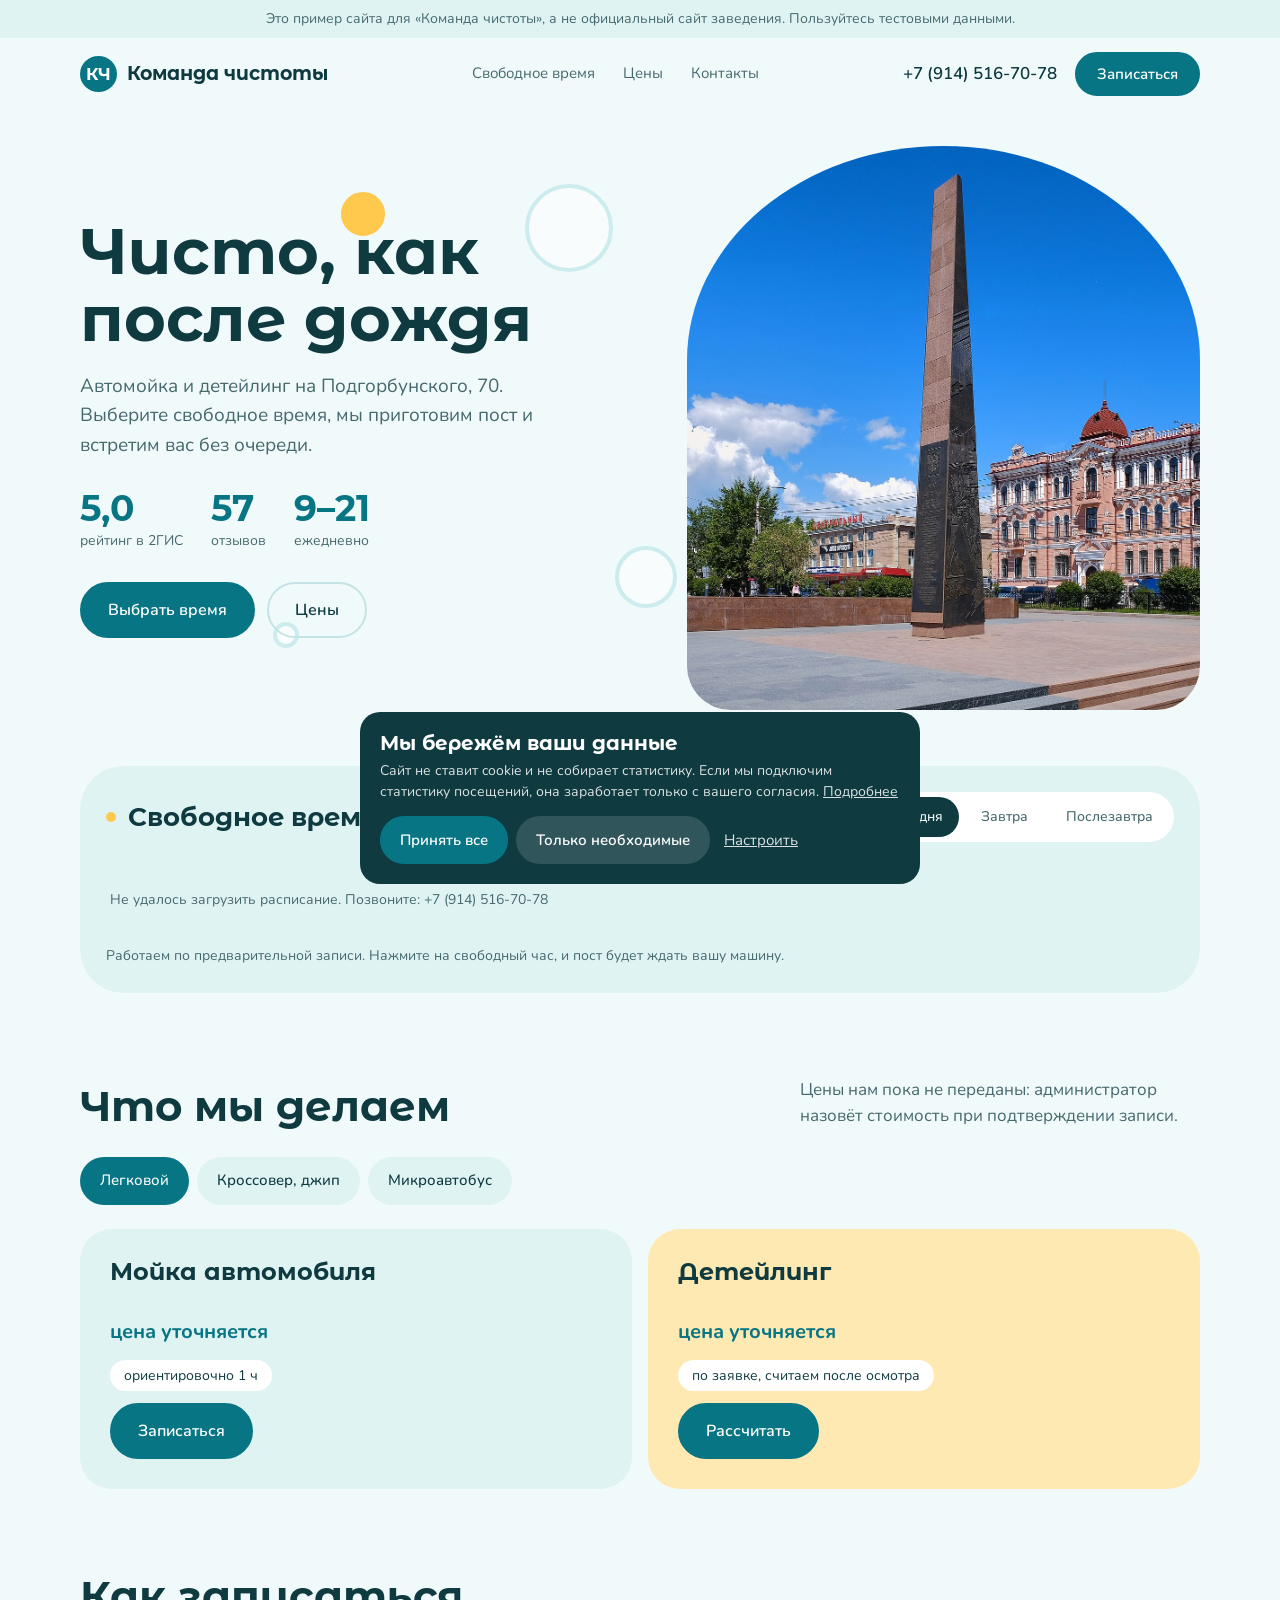
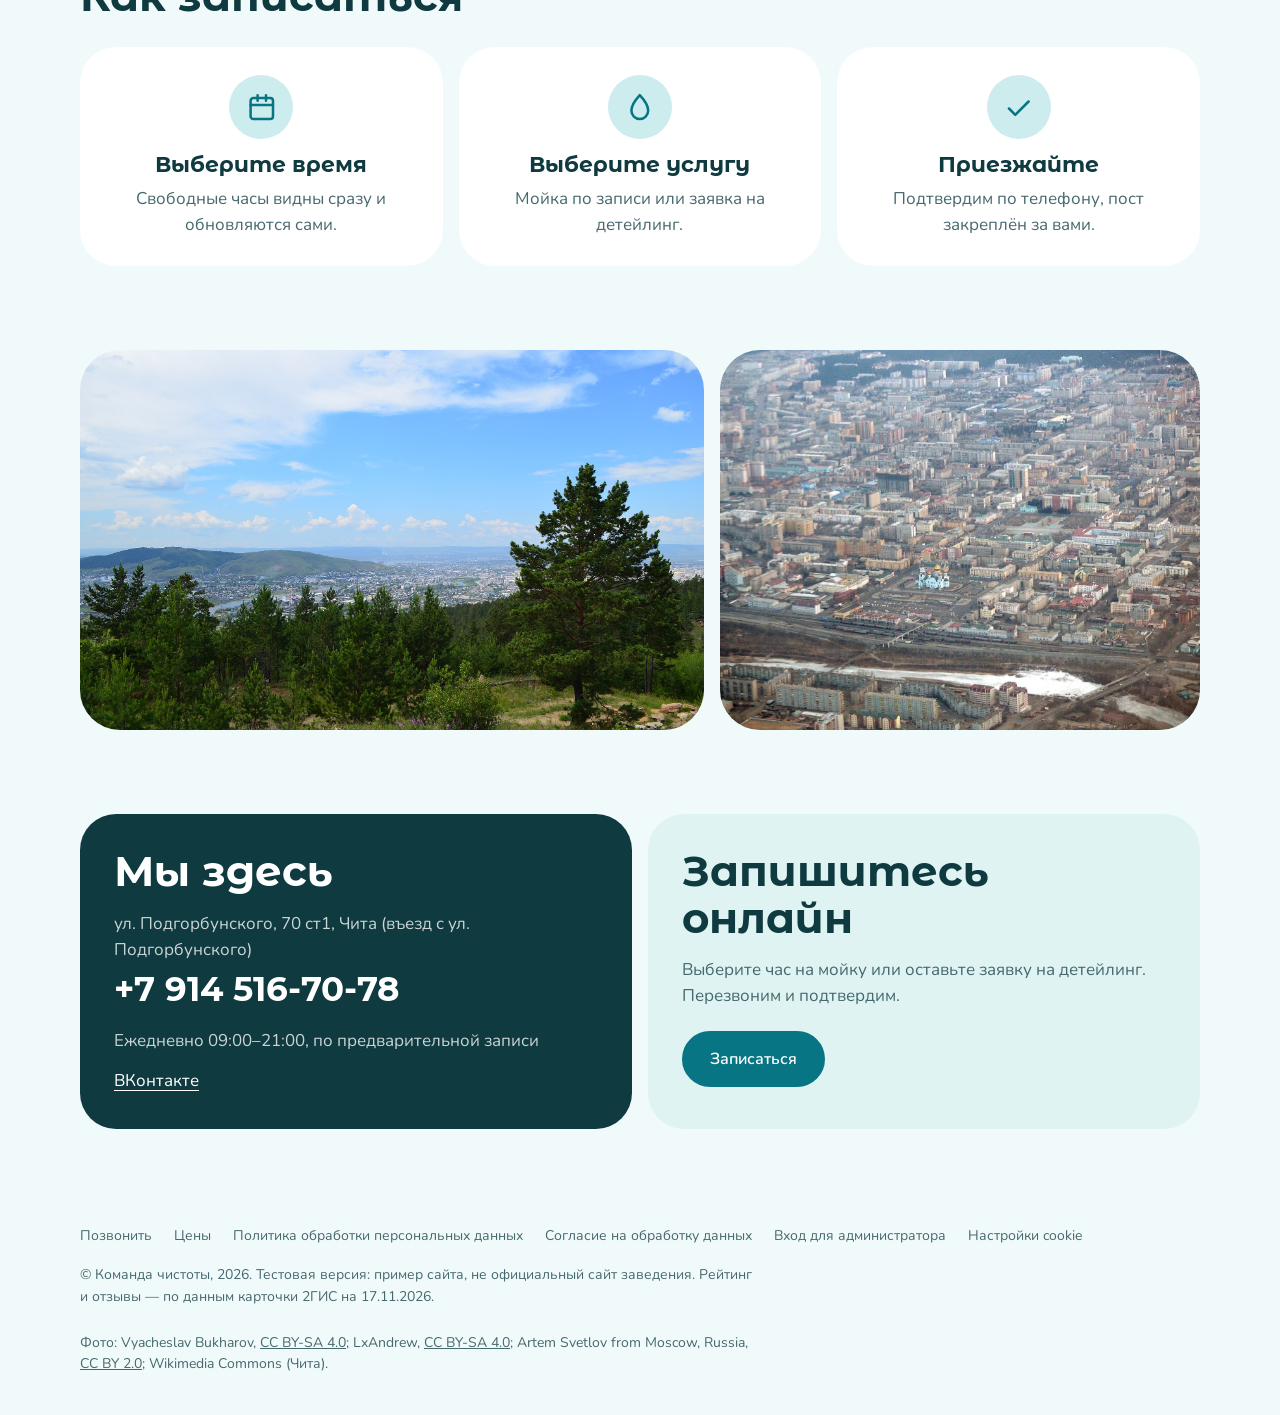
==== index.html @ 29280581 "Пример сайта с онлайн-записью Co-Authored-By: Claude Sonnet 5.5 <noreply@anthropic.com>" ====
<!DOCTYPE html>
<html lang="ru">
<head>
<meta name="robots" content="noindex">
<meta charset="utf-8">
<!-- Странице можно грузить только свои файлы, обращаться только к Worker и (после согласия на cookie) к Метрике -->
<meta http-equiv="Content-Security-Policy" content="default-src 'self'; script-src 'self' 'unsafe-inline' https://mc.yandex.ru https://yastatic.net; style-src 'self' 'unsafe-inline'; img-src 'self' data: https://mc.yandex.ru https://mc.yandex.com; font-src 'self'; connect-src 'self' https://komanda-zayavki.kenny-ki.workers.dev https://mc.yandex.ru https://mc.yandex.com; frame-src 'none'; object-src 'none'; base-uri 'self'; form-action 'self'">
<meta name="referrer" content="strict-origin-when-cross-origin">
<meta name="viewport" content="width=device-width, initial-scale=1">
<title>Команда чистоты — студия детейлинга и автомойка в Чите</title>
<meta name="description" content="Команда чистоты, студия детейлинга и автомойка в Чите, ул. Подгорбунского, 70 ст1. Ежедневно с 9:00 до 21:00, запись онлайн на свободное время.">
<meta name="theme-color" content="#f1fafa">
<link rel="icon" href="data:image/svg+xml,%3Csvg%20xmlns%3D%22http%3A%2F%2Fwww.w3.org%2F2000%2Fsvg%22%20viewBox%3D%220%200%2064%2064%22%3E%3Crect%20width%3D%2264%22%20height%3D%2264%22%20rx%3D%2214%22%20fill%3D%22%23087584%22%2F%3E%3Ctext%20x%3D%2232%22%20y%3D%2243%22%20text-anchor%3D%22middle%22%20font-size%3D%2230%22%20font-family%3D%22Arial%2Csans-serif%22%20font-weight%3D%22700%22%20fill%3D%22%23ffffff%22%3E%D0%9A%D0%A7%3C%2Ftext%3E%3C%2Fsvg%3E">
<link rel="stylesheet" href="fonts/fonts.css">
<style>
:root{--bg:#f1fafa;--surface:#ffffff;--soft:#dff3f3;--ink:#0e3a40;--mute:#46696e;--accent:#087584;--on-accent:#ffffff;--accent-soft:#cdeced;--line:#c5e3e4;--dark:#0e3a40;--on-dark:#ffffff;--live:#ffc94d;--scrim:rgba(8,40,46,.55);--ov:rgba(8,40,46,.5);--r:30px;--rs:20px;--rm:50%;--rl:44px;--rb:999px;--bw:2px;--dw:700;--dtrack:0;--dcase:none;--accent-h:#06606c;--accent-t:#087584;--live-a:#ffc94de6;--display:'Montserrat Alternates','Arial Rounded MT Bold',sans-serif;--text:Nunito,system-ui,sans-serif}
/* Общая основа сайтов «Чита»: всё управляется переменными темы. Оформление, шрифты и композицию каждый сайт задаёт сам. */
*{box-sizing:border-box;margin:0}
[hidden]{display:none!important}
html{scroll-behavior:smooth;scroll-padding-top:84px;-webkit-text-size-adjust:100%}
body{background:var(--bg);color:var(--ink);font:400 17px/1.55 var(--text);-webkit-font-smoothing:antialiased;overflow-x:hidden}
body.lock{overflow:hidden}
img{display:block;width:100%;height:100%;object-fit:cover}
a{color:inherit;text-decoration:none}
button,input,select,textarea{font:inherit;color:inherit}
:focus-visible{outline:3px solid var(--accent);outline-offset:3px}
::selection{background:var(--accent-soft)}
.skip{position:absolute;left:-9999px}.skip:focus{left:16px;top:8px;z-index:99;background:var(--ink);color:var(--bg);padding:8px 14px;border-radius:999px}
.wrap{max-width:1160px;margin:0 auto;padding:0 20px}
h1,h2,h3{font-family:var(--display);font-weight:var(--dw);letter-spacing:var(--dtrack);text-transform:var(--dcase);line-height:1.1}
h1{font-size:clamp(38px,6vw,68px)}
h2{font-size:clamp(28px,4vw,42px)}
.btn{display:inline-flex;align-items:center;justify-content:center;gap:8px;border:var(--bw) solid var(--accent);cursor:pointer;font:600 16px var(--text);padding:15px 26px;min-height:48px;border-radius:var(--rb);background:var(--accent);color:var(--on-accent);transition:transform .2s,background .2s,color .2s}
.btn:hover{background:var(--accent-h);border-color:var(--accent-h);transform:translateY(-2px)}
.btn:disabled{opacity:.6;cursor:default;transform:none}
.btn.soft{background:transparent;color:var(--ink);border-color:var(--line)}
.btn.soft:hover{background:var(--soft);border-color:var(--ink)}
.live{display:inline-block;width:10px;height:10px;border-radius:50%;background:var(--live);animation:pulse 2s infinite;flex:none}
@keyframes pulse{0%{box-shadow:0 0 0 0 var(--live-a)}70%,100%{box-shadow:0 0 0 10px transparent}}
.ic{width:1.2em;height:1.2em;fill:none;stroke:currentColor;stroke-width:1.8;stroke-linecap:round;stroke-linejoin:round;flex:none}

/* плашка тестовой версии */
.demo{background:var(--soft);font-size:14px;text-align:center;padding:8px 20px;color:var(--mute)}

/* шапка */
header{position:sticky;top:0;z-index:40;background:var(--bg)}
.nav{display:flex;align-items:center;justify-content:space-between;height:72px;gap:16px}
.logo{display:flex;align-items:center;gap:10px;font:var(--dw) 24px var(--display);text-transform:var(--dcase);letter-spacing:var(--dtrack)}
.logo i{min-width:36px;height:36px;padding:0 6px;border-radius:var(--rm);background:var(--accent);color:var(--on-accent);display:grid;place-items:center;font-style:normal;font-size:17px;position:relative}
nav{display:flex;gap:28px;color:var(--mute);font-size:15px}
nav a:hover{color:var(--ink)}
.nav-r{display:flex;align-items:center;gap:18px}
.nav-r .btn{padding:10px 20px;font-size:15px;min-height:44px}
.tel{font-weight:600}
@media(max-width:860px){nav{display:none}}
@media(max-width:520px){.tel{display:none}}

/* общие блоки */
main section,main .board{margin-bottom:84px}
.head{display:flex;justify-content:space-between;align-items:end;gap:20px;flex-wrap:wrap;margin-bottom:28px}
.head p{color:var(--mute);max-width:400px}

/* первый экран: варианты */
.hero{padding:36px 0 56px}
.hero .lead{color:var(--mute);font-size:19px;margin:20px 0 30px;max-width:480px}
.hero .cta{display:flex;gap:12px;flex-wrap:wrap}
.hero .pic{overflow:hidden;background:var(--soft);border-radius:var(--rl)}
.hero.v-split{display:grid;grid-template-columns:1.05fr .95fr;gap:40px;align-items:center}
.hero.v-split .pic{aspect-ratio:4/3.4}
@media(max-width:820px){.hero.v-split{grid-template-columns:1fr;padding-top:12px;gap:24px}.hero.v-split .pic{order:-1;aspect-ratio:16/11}}
.hero.v-full{position:relative;display:grid;align-items:end;min-height:min(78vh,640px);padding:0;border-radius:var(--rl);overflow:hidden;color:var(--on-dark);margin-top:8px}
.hero.v-full{margin-bottom:56px}
.hero.v-full .pic{position:absolute;inset:0;border-radius:0}
.hero.v-full .pic::after{content:"";position:absolute;inset:0;background:var(--ov)}
.hero.v-full .in{position:relative;z-index:1;padding:clamp(24px,5vw,56px);max-width:760px}
.hero.v-full .lead{color:inherit;opacity:.9}
.hero.v-center{text-align:center}
.hero.v-center .in{max-width:800px;margin:0 auto 36px}
.hero.v-center .lead{margin-left:auto;margin-right:auto}
.hero.v-center .cta{justify-content:center}
.hero.v-center .pic{aspect-ratio:21/9}
@media(max-width:700px){.hero.v-center .pic{aspect-ratio:4/3}}

/* свободное время */
.board{background:var(--soft);border-radius:var(--rl);padding:26px}
.board-top{display:flex;justify-content:space-between;align-items:center;gap:16px;flex-wrap:wrap;margin-bottom:18px}
.board h2{font-size:26px;display:flex;align-items:center;gap:12px}
.tabs{display:flex;gap:6px;background:var(--surface);padding:5px;border-radius:999px;overflow-x:auto;scrollbar-width:none}
.tabs button{border:0;background:none;cursor:pointer;font-weight:500;font-size:14px;min-height:40px;padding:8px 16px;border-radius:999px;color:var(--mute);white-space:nowrap}
.tabs button[aria-pressed="true"]{background:var(--ink);color:var(--bg)}
/* все часы в одной строке: на компьютере делят ширину поровну, на узком экране лента листается (колёсико, перетаскивание, полоса прокрутки) */
.hours{--hg:10px;display:flex;flex-wrap:nowrap;gap:var(--hg);overflow-x:auto;scrollbar-width:thin;padding-bottom:6px;cursor:grab;-webkit-overflow-scrolling:touch}
.hours > .hour{flex:1 1 0;min-width:68px;max-width:130px}
.hours > .hour:first-child{margin-left:auto}
.hours > .hour:last-child{margin-right:auto}
.hours.drag{cursor:grabbing}
.hours.drag .hour{pointer-events:none}
.hour{border:0;font:600 18px var(--display);letter-spacing:.5px;padding:16px 0;border-radius:var(--rs);text-align:center;background:transparent;color:var(--mute);opacity:.75}
.hour.busy{text-decoration:line-through}
.hour.past{opacity:.4} /* прошедший час: бледный, без зачёркивания — не путать с занятым */
.hour.wait{text-decoration:none}
.hour.free{background:var(--surface);color:var(--accent-t);cursor:pointer;opacity:1;transition:transform .2s,background .2s,color .2s}
.hour.free:hover,.hour.free:focus-visible{background:var(--accent);color:var(--on-accent);transform:translateY(-3px)}
.board .note{margin-top:14px;color:var(--mute);font-size:14px}
.hours > p,.hours > .wait:only-child{flex:1 1 100%;max-width:none;margin:0;text-align:left;padding:16px 4px;margin:0;font:400 16px var(--text);text-decoration:none}
@media(max-width:600px){.board{padding:20px 16px}}
/* вид табло: rows — прямоугольные клетки с жирной рамкой, bar — сплошная шкала */
[data-bstyle="rows"] .hour{border:var(--bw) solid var(--ink);border-radius:var(--rs);opacity:1;color:var(--mute)}
[data-bstyle="rows"] .hour.free{border-color:var(--ink)}
[data-bstyle="rows"] .hour.past,[data-bstyle="rows"] .hour.busy{border-color:var(--line)}
[data-bstyle="bar"] .hours{--hg:0px;border:var(--bw) solid var(--ink);border-radius:var(--rs);padding-bottom:0;background:var(--surface)}
[data-bstyle="bar"] .hour{border-radius:0;border-right:var(--bw) solid var(--line);padding:18px 0}
[data-bstyle="bar"] .hour.free{background:var(--accent);color:var(--on-accent)}
[data-bstyle="bar"] .hour.free:hover{background:var(--ink);color:var(--bg);transform:none}

/* цены */
.chips{display:flex;gap:8px;flex-wrap:wrap;margin-bottom:24px}
.chips button{border:var(--bw) solid transparent;cursor:pointer;font-weight:500;font-size:15px;min-height:44px;padding:10px 18px;border-radius:999px;background:var(--soft);transition:background .2s}
.chips button:hover{background:var(--line)}
.chips button[aria-pressed="true"]{background:var(--accent);color:var(--on-accent)}
.plans{display:grid;grid-template-columns:repeat(auto-fit,minmax(var(--plan-min,280px),1fr));gap:16px}
.plan{border-radius:var(--r);padding:30px;background:var(--soft);display:flex;flex-direction:column;gap:12px}
.plan.alt{background:var(--accent-soft)}
.plan h3{font-size:24px}
.plan .price{font:var(--dw) 46px/1.1 var(--display);letter-spacing:var(--dtrack)}
.plan .price .cur{font-size:.5em;color:var(--mute)}
.plan .price .from{font-size:.4em;color:var(--mute);margin-right:2px}
.plan .price .ask{font:500 20px var(--text);color:var(--mute);letter-spacing:0;text-transform:none}
.plan p{color:var(--mute)}
.plan .time{display:inline-block;align-self:flex-start;background:var(--surface);border-radius:999px;padding:5px 14px;font-size:14px}
.plan .btn{align-self:flex-start;margin-top:auto}
@media(max-width:700px){.plan{padding:24px}}
/* list и table — прайс строками */
[data-plans="list"] .plans,[data-plans="table"] .plans{grid-template-columns:1fr;gap:0}
[data-plans="list"] .plan,[data-plans="table"] .plan{display:grid;grid-template-columns:minmax(0,1fr) auto auto;grid-template-areas:"h pr b" "p t b";align-items:center;gap:4px 28px;padding:22px 0;border-radius:0;background:none;border-bottom:var(--bw) solid var(--line)}
[data-plans="list"] .plan.alt,[data-plans="table"] .plan.alt{background:none}
[data-plans="list"] .plan h3,[data-plans="table"] .plan h3{grid-area:h;font-size:22px}
[data-plans="list"] .plan p,[data-plans="table"] .plan p{grid-area:p}
[data-plans="list"] .plan .price,[data-plans="table"] .plan .price{grid-area:pr;font-size:32px;text-align:right}
[data-plans="list"] .plan .time,[data-plans="table"] .plan .time{grid-area:t;justify-self:end;background:none;padding:0;color:var(--mute)}
[data-plans="list"] .plan .btn,[data-plans="table"] .plan .btn{grid-area:b;align-self:center;margin:0}
[data-plans="table"] .plans{border:var(--bw) solid var(--ink);border-radius:var(--r);overflow:hidden;background:var(--surface)}
[data-plans="table"] .plan{padding:20px 24px;border-bottom:var(--bw) solid var(--ink)}
[data-plans="table"] .plan:last-child{border-bottom:0}
@media(max-width:700px){
  [data-plans="list"] .plan,[data-plans="table"] .plan{grid-template-columns:minmax(0,1fr);grid-template-areas:"h" "p" "pr" "t" "b";gap:6px}
  [data-plans="list"] .plan .price,[data-plans="table"] .plan .price,[data-plans="list"] .plan .time,[data-plans="table"] .plan .time{text-align:left;justify-self:start}
  [data-plans="table"] .plan{padding:18px}
}

/* допуслуги */
.extras{display:grid;grid-template-columns:.9fr 1.1fr;gap:16px}
.extras .pic{border-radius:var(--r);overflow:hidden;min-height:340px}
.list{background:var(--soft);border-radius:var(--r);padding:12px 26px 20px}
.list h3{font-size:22px;margin:16px 0 4px}
.list ul{list-style:none;padding:0}
.list li{display:grid;grid-template-columns:1fr auto;gap:2px 12px;padding:10px 0}
.list li b{font-weight:600;white-space:nowrap}
.list li small{grid-column:1/-1;color:var(--mute);font-size:14px}
@media(max-width:820px){.extras{grid-template-columns:1fr}.extras .pic{min-height:220px}}

/* как это работает */
.steps{display:grid;grid-template-columns:repeat(3,1fr);gap:16px}
.step{background:var(--soft);border-radius:var(--r);padding:28px}
.step i{width:48px;height:48px;border-radius:var(--rm);background:var(--accent-soft);color:var(--accent-t);display:grid;place-items:center;margin-bottom:16px;font-style:normal;font-size:24px}
.step h3{font-size:22px;margin-bottom:8px}
.step p{color:var(--mute)}
@media(max-width:700px){.steps{grid-template-columns:1fr}}

/* фото */
.strip{display:grid;grid-template-columns:1.3fr 1fr;grid-template-rows:380px;gap:16px}
.strip.three{grid-template-columns:1.2fr 1fr 1fr}
.strip figure{border-radius:var(--r);overflow:hidden}
@media(max-width:700px){.strip,.strip.three{grid-template-columns:1fr;grid-template-rows:none}.strip figure{aspect-ratio:16/10}}

/* контакты */
.contact{display:grid;grid-template-columns:1fr 1fr;gap:16px}
.card{border-radius:var(--r);padding:34px;background:var(--soft)}
.card.dark{background:var(--dark);color:var(--on-dark)}
.card.dark p{opacity:.78}
.card.dark a:hover{text-decoration:underline;text-underline-offset:4px}
.card h2{margin-bottom:16px}
.card .big{font:var(--dw) 34px/1.2 var(--display);display:block;margin:6px 0 18px}
.card .txt{color:var(--mute);margin-bottom:22px}
.card .links{display:flex;gap:14px;flex-wrap:wrap;margin-top:14px}
.card .links a{text-decoration:underline;text-underline-offset:4px}
@media(max-width:700px){.contact{grid-template-columns:1fr}.card{padding:26px}}

/* подвал */
footer{padding:12px 0 40px;color:var(--mute);font-size:14px}
footer .lnk{display:flex;flex-wrap:wrap;gap:8px 22px;margin-bottom:18px}
footer .lnk a:hover,footer .lnk button:hover{color:var(--ink)}
footer .legal{display:flex;justify-content:space-between;gap:24px;flex-wrap:wrap}
footer .legal p{max-width:680px}
footer .legal a{text-decoration:underline}
.cclink{font:inherit;color:inherit;background:none;border:0;padding:0;cursor:pointer}

/* запись: выезжающая панель */
#book{position:fixed;inset:0;z-index:60;visibility:hidden;transition:visibility 0s .38s}
#book.open{visibility:visible;transition:none}
.ovl{position:absolute;inset:0;background:var(--scrim);opacity:0;transition:opacity .3s}
#book.open .ovl{opacity:1}
.drawer{position:absolute;top:0;right:0;bottom:0;width:min(500px,100%);background:var(--surface);color:var(--ink);border-radius:var(--rl) 0 0 var(--rl);overflow:hidden;display:flex;flex-direction:column;transform:translateX(100%);transition:transform .38s cubic-bezier(.2,.8,.2,1)}
#book.open .drawer{transform:none}
@media(max-width:520px){.drawer{border-radius:0}}
.dh{display:flex;align-items:center;justify-content:space-between;padding:18px 24px;background:var(--soft)}
.dh h2{font-size:28px;display:flex;align-items:center;gap:10px}
.dh h2:focus{outline:none}
.x{width:46px;height:46px;border:0;border-radius:50%;background:var(--surface);cursor:pointer;display:grid;place-items:center;transition:background .2s}
.x:hover{background:var(--accent-soft)}
.x svg{width:20px;height:20px;stroke:var(--ink);stroke-width:2;fill:none}
.db{flex:1;overflow-y:auto;padding:24px;overscroll-behavior:contain}
#f{display:grid;gap:20px}
#f label,.field{display:grid;gap:8px}
.lbl{font-weight:600}
#f select,#f input:not([type=checkbox]),#f textarea{width:100%;min-height:52px;padding:12px 16px;border:var(--bw) solid transparent;border-radius:var(--rs);background:var(--soft);color:var(--ink);font-size:16px}
#f textarea{min-height:92px;resize:vertical}
#f select{-webkit-appearance:none;appearance:none;padding-right:44px;background:var(--soft) url("data:image/svg+xml,%3Csvg xmlns='http://www.w3.org/2000/svg' viewBox='0 0 24 24' fill='none' stroke='%23888' stroke-width='2'%3E%3Cpath d='m6 9 6 6 6-6'/%3E%3C/svg%3E") no-repeat right 14px center/18px}
#f select option{background:var(--surface);color:var(--ink)}
#f select:focus,#f input:not([type=checkbox]):focus,#f textarea:focus{outline:2px solid var(--accent);outline-offset:0}
input::placeholder,textarea::placeholder{color:var(--mute)}
.hint{font-size:14px;color:var(--mute)}
details.more summary{cursor:pointer;color:var(--accent-t);font-weight:600;list-style:none;display:flex;align-items:center;gap:8px;min-height:44px}
details.more summary::-webkit-details-marker{display:none}
details.more summary::before{content:"+";width:26px;height:26px;border-radius:50%;background:var(--accent-soft);display:grid;place-items:center;transition:transform .2s}
details.more[open] summary::before{transform:rotate(45deg)}
.ex{display:grid;gap:2px;margin-top:6px}
.ex label{display:grid!important;grid-template-columns:22px 1fr auto;align-items:center;gap:12px!important;min-height:44px;cursor:pointer}
.ex input{width:20px;height:20px;accent-color:var(--accent)}
.ex b{font-weight:600;white-space:nowrap}
.sum{display:flex;justify-content:space-between;align-items:center;gap:12px;padding:16px 18px;border-radius:var(--rs);background:var(--accent-soft)}
.sum small{display:block;color:var(--mute);font-size:13px}
.sum b.ask{font:600 18px var(--text);text-transform:none;letter-spacing:0;text-align:right;white-space:normal}
.sum b{font:var(--dw) 28px/1 var(--display);text-transform:none;white-space:nowrap}
#f > *,#f .field > *{min-width:0} /* иначе сетка формы растягивается по ленте дней и лента не листается */
#f{grid-template-columns:minmax(0,1fr)}
.ddw{position:relative;min-width:0}
.dd{display:flex;gap:8px;overflow-x:auto;padding-bottom:4px;scrollbar-width:none;scroll-behavior:smooth;cursor:grab}
.dd.drag{cursor:grabbing;scroll-behavior:auto}
.dd.drag button{pointer-events:none}
.ddn{position:absolute;top:50%;transform:translateY(calc(-50% - 2px));z-index:2;width:44px;height:44px;border:0;border-radius:50%;background:var(--ink);color:var(--bg);display:grid;place-items:center;cursor:pointer;transition:background .2s}
.ddn:hover{background:var(--accent);color:var(--on-accent)}
.ddn svg{width:18px;height:18px;fill:none;stroke:currentColor;stroke-width:2.4;stroke-linecap:round;stroke-linejoin:round}
.ddn.prev{left:-6px}.ddn.next{right:-6px}
.dd button{flex:0 0 auto;border:0;cursor:pointer;background:var(--soft);border-radius:var(--rs);padding:10px 14px;min-width:66px;min-height:56px;font-size:13px;color:var(--mute);transition:background .2s}
.dd button b{display:block;font:var(--dw) 20px var(--display);color:var(--ink)}
.dd button.on{background:var(--ink);color:var(--bg)}
.dd button.on b{color:var(--bg)}
.picked{margin-bottom:10px;color:var(--mute);font-size:14px}
.slots{display:grid;grid-template-columns:repeat(auto-fill,minmax(84px,1fr));gap:8px}
.slot{min-height:46px;border:0;border-radius:999px;background:var(--soft);cursor:pointer;font:600 16px var(--display);letter-spacing:.4px;transition:background .15s}
.slot:hover{background:var(--accent-soft)}
.slot.on{background:var(--accent);color:var(--on-accent)}
.consent{grid-template-columns:22px 1fr!important;align-items:start;font-size:14px;color:var(--mute)}
.consent input{width:20px;height:20px;margin-top:2px;accent-color:var(--accent)}
.consent a{color:var(--accent-t);text-decoration:underline}
.ok{display:none;text-align:center;padding:40px 10px}
.ok i{width:72px;height:72px;border-radius:50%;background:var(--accent-soft);display:grid;place-items:center;margin:0 auto 18px;font-style:normal;font-size:32px;color:var(--accent-t)}
.ok h3{font-size:28px;margin-bottom:10px}
.ok p{color:var(--mute);margin-bottom:24px}
.err{display:none;margin-top:16px;padding:14px 16px;border-radius:var(--rs);background:#fbe4de;color:#8a2a1c}
.hp{position:absolute;left:-9999px;width:1px;height:1px;overflow:hidden}

/* согласие на cookie: показывается при первом визите; до ответа ничего не загружается */
.cc{position:fixed;left:16px;right:16px;bottom:calc(16px + env(safe-area-inset-bottom));z-index:50;max-width:560px;margin:0 auto;padding:20px;border-radius:20px;background:var(--dark);color:var(--on-dark);font-size:14px;line-height:1.5}
.cc h3{font-size:20px;margin-bottom:6px;display:flex;align-items:center;gap:10px}
.cc p{opacity:.85}
.cc a{text-decoration:underline}
.cc .opts{display:none;margin-top:14px;gap:8px}
.cc.more .opts{display:grid}
.cc .opt{display:grid;grid-template-columns:22px 1fr;gap:10px;align-items:start;padding:12px 14px;border-radius:14px;background:rgba(255,255,255,.1);cursor:pointer}
.cc .opt input{width:20px;height:20px;margin-top:1px;accent-color:var(--accent)}
.cc .opt b{display:block;font-weight:600}
.cc .opt span{opacity:.75}
.cc .row{display:flex;flex-wrap:wrap;gap:8px;margin-top:14px}
.cc .btn{padding:11px 18px;font-size:15px}
.cc .btn.ghost{background:rgba(255,255,255,.14);color:inherit;border-color:transparent}
.cc .btn.ghost:hover{background:rgba(255,255,255,.24)}
.cc .lnkbtn{background:none;border:0;color:inherit;opacity:.85;text-decoration:underline;cursor:pointer;padding:11px 6px;font-size:15px}
@media(max-width:520px){.cc{left:10px;right:10px;padding:18px}.cc .row .btn{flex:1 1 auto}}

@media (prefers-reduced-motion:reduce){
  html{scroll-behavior:auto}
  .drawer,.ovl{transition:none}
  .live{animation:none}
  .btn:hover,.hour.free:hover{transform:none}
}

/* цифры из карточки 2ГИС под заголовком */
.facts{display:flex;gap:28px;flex-wrap:wrap;list-style:none;padding:0;margin:0 0 30px}
.facts li{font-size:14px;color:var(--mute)}
.facts b{display:block;font:var(--dw) 36px/1 var(--display);letter-spacing:var(--dtrack);color:var(--ink);margin-bottom:4px}
.hero.v-full .facts li{color:inherit;opacity:.85}
.hero.v-full .facts b{color:inherit}

/* ---- оформление «Команда чистоты» ---- */

.logo i{border-radius:50%;background:var(--accent)}
.logo{font-size:19px}
h1{font-size:clamp(38px,5.6vw,64px);line-height:1.05}
.hero{position:relative}
.hero.v-split .pic{border-radius:50% 50% 44px 44px / 38% 38% 44px 44px;aspect-ratio:4/4.4}
@media(max-width:820px){.hero.v-split .pic{aspect-ratio:4/3;border-radius:36px}}
.bubbles{position:absolute;inset:0;pointer-events:none;z-index:0}
.bubbles i{position:absolute;border-radius:50%;border:4px solid var(--accent-soft);background:rgba(255,255,255,.55)}
.bubbles i:nth-child(1){width:88px;height:88px;right:6%;top:-34px}
.bubbles i:nth-child(2){width:44px;height:44px;left:46%;top:-26px;background:var(--live);border-color:var(--live)}
.bubbles i:nth-child(3){width:26px;height:26px;left:34%;bottom:-10px}
.bubbles i:nth-child(4){width:62px;height:62px;right:-30px;bottom:30px}
@media(max-width:820px){.bubbles i:nth-child(1),.bubbles i:nth-child(2){display:none}}
.hero .in{position:relative}
.hero .in>*:not(.bubbles){position:relative;z-index:1}
.facts b{color:var(--accent)}
.board{background:var(--soft)}
.hour{border-radius:999px;font-size:17px}
.plan{border-radius:32px}
.plan:nth-child(even){background:#ffe9b3}
.plan:nth-child(even) .time{background:#fff}
.plan .price .ask{font:700 20px var(--text);color:var(--accent)}
.step{text-align:center;border-radius:36px;background:var(--surface)}
.step i{margin:0 auto 14px;width:64px;height:64px;font-size:28px}
.strip figure{border-radius:40px}
.card{border-radius:36px}

</style>
</head>
<body data-plans="cards" data-bstyle="pills">
<a class="skip" href="#tablo">Перейти к записи</a>
<div class="demo" role="note">Это пример сайта для «Команда чистоты», а не официальный сайт заведения. Пользуйтесь тестовыми данными.</div>

<header>
  <div class="wrap nav">
    <a class="logo" href="#" aria-label="Команда чистоты, наверх"><i aria-hidden="true">КЧ</i>Команда чистоты</a>
    <nav aria-label="Разделы"><a href="#tablo" data-board>Свободное время</a><a href="#ceny">Цены</a><a data-extras href="#dop">Дополнительно</a><a href="#kontakty">Контакты</a></nav>
    <div class="nav-r">
      <a class="tel" id="h-tel" href="tel:+79145167078">+7 (914) 516-70-78</a>
      <button class="btn" type="button" data-book>Записаться</button>
    </div>
  </div>
</header>

<main class="wrap">
  <div class="hero v-split"><div class="in"><span class="bubbles" aria-hidden="true"><i></i><i></i><i></i><i></i></span><h1>Чисто, как после дождя</h1><p class="lead">Автомойка и детейлинг на Подгорбунского, 70. Выберите свободное время, мы приготовим пост и встретим вас без очереди.</p><ul class="facts"><li><b>5,0</b>рейтинг в 2ГИС</li><li><b>57</b>отзывов</li><li><b>9–21</b>ежедневно</li></ul><div class="cta"><a class="btn" href="#tablo">Выбрать время</a><a class="btn soft" href="#ceny">Цены</a></div></div><div class="pic"><img src="img/stele.jpg" width="1600" height="1000" alt="Здание на площади в Чите под синим небом" fetchpriority="high"></div></div>
  <div class="board" id="tablo" data-board role="region" aria-labelledby="h-tablo"><div class="board-top"><h2 id="h-tablo"><span class="live" aria-hidden="true"></span>Свободное время</h2><div class="tabs" id="days-tabs" aria-label="День"></div></div><div class="hours" id="rows" aria-live="polite"><span class="hour wait">Загружаем…</span></div><noscript><p class="note">Расписание видно с включённым JavaScript. Записаться можно по телефону +7 (914) 516-70-78.</p></noscript><p class="note" id="board-note">Работаем по предварительной записи. Нажмите на свободный час, и пост будет ждать вашу машину.</p></div>
  <section id="ceny" aria-labelledby="h-ceny"><div class="head"><h2 id="h-ceny">Что мы делаем</h2><p>Цены нам пока не переданы: администратор назовёт стоимость при подтверждении записи.</p></div><div class="chips" id="chips" aria-label="Класс автомобиля"></div><div class="plans" id="plans"></div></section>
  <section aria-labelledby="h-how"><div class="head"><h2 id="h-how">Как записаться</h2></div><div class="steps"><div class="step"><i aria-hidden="true"><svg class="ic" viewBox="0 0 24 24" aria-hidden="true"><rect x="4" y="5" width="16" height="15" rx="2"/><path d="M4 10h16M9 3v4M15 3v4"/></svg></i><h3>Выберите время</h3><p>Свободные часы видны сразу и обновляются сами.</p></div><div class="step"><i aria-hidden="true"><svg class="ic" viewBox="0 0 24 24" aria-hidden="true"><path d="M12 3s6 6.5 6 11a6 6 0 0 1-12 0c0-4.5 6-11 6-11z"/></svg></i><h3>Выберите услугу</h3><p>Мойка по записи или заявка на детейлинг.</p></div><div class="step"><i aria-hidden="true"><svg class="ic" viewBox="0 0 24 24" aria-hidden="true"><path d="M5 12.5l4.5 4.5L19 7.5"/></svg></i><h3>Приезжайте</h3><p>Подтвердим по телефону, пост закреплён за вами.</p></div></div></section>
  <section aria-label="Чита"><div class="strip"><figure><img src="img/batareya.jpg" width="1600" height="1000" alt="Зелёные сопки и вид на Читу" loading="lazy"></figure><figure><img src="img/aerial.jpg" width="1600" height="1000" alt="Чита с высоты" loading="lazy"></figure></div></section>
  <section id="kontakty" aria-labelledby="h-kont"><div class="contact"><div class="card dark"><h2 id="h-kont">Мы здесь</h2><p><a id="c-addr" href="#" target="_blank" rel="noopener">ул. Подгорбунского, 70 ст1, Чита (въезд с ул. Подгорбунского)</a></p><a class="big" id="c-tel" href="#"></a><p id="c-hrs"></p><div class="links" id="c-links"></div></div><div class="card"><h2>Запишитесь онлайн</h2><p class="txt">Выберите час на мойку или оставьте заявку на детейлинг. Перезвоним и подтвердим.</p><button class="btn" type="button" data-book>Записаться</button></div></div></section>
</main>

<footer>
  <div class="wrap">
    <div class="lnk" id="foot-lnk">
      <a href="tel:+79145167078">Позвонить</a>
      <a href="#ceny">Цены</a>
      <a href="privacy.html">Политика обработки персональных данных</a>
      <a href="soglasie.html">Согласие на обработку данных</a>
      <a href="admin.html">Вход для администратора</a>
    </div>
    <div class="legal">
      <p>© <span id="fbrand">Команда чистоты</span>, 2026. Тестовая версия: пример сайта, не официальный сайт заведения. Рейтинг и отзывы — по данным карточки 2ГИС на 17.11.2026.</p>
      <p>Фото: Vyacheslav Bukharov, <a href="https://creativecommons.org/licenses/by-sa/4.0" target="_blank" rel="noopener">CC BY-SA 4.0</a>; LxAndrew, <a href="https://creativecommons.org/licenses/by-sa/4.0" target="_blank" rel="noopener">CC BY-SA 4.0</a>; Artem Svetlov from Moscow, Russia, <a href="https://creativecommons.org/licenses/by/2.0" target="_blank" rel="noopener">CC BY 2.0</a>; Wikimedia Commons (Чита).</p>
    </div>
  </div>
</footer>

<div id="book">
  <div class="ovl" id="ovl"></div>
  <aside class="drawer" id="drawer" role="dialog" aria-modal="true" aria-labelledby="dtitle" aria-hidden="true">
    <div class="dh">
      <h2 id="dtitle" tabindex="-1"><span class="live" aria-hidden="true"></span><span id="dtitle-t" data-book="Запись">Запись</span></h2>
      <button class="x" type="button" id="dclose" aria-label="Закрыть"><svg viewBox="0 0 24 24" aria-hidden="true"><path d="M6 6l12 12M18 6 6 18"/></svg></button>
    </div>
    <div class="db">
      <form id="f">
        <label id="lvl-wrap"><span class="lbl">Класс автомобиля</span><select name="level" id="level"></select></label>
        <label><span class="lbl">Услуга</span><select name="service" id="svc"></select></label>
        <details class="more only-book" id="more"><summary>Добавить услуги</summary><div class="ex" id="ex"></div></details>
        <p class="sum" id="sum"></p>
        <div class="field only-book"><span class="lbl">День</span><div class="ddw"><button class="ddn prev" type="button" id="dd-prev" aria-label="Предыдущие дни" hidden><svg viewBox="0 0 24 24" aria-hidden="true"><path d="m15 6-6 6 6 6"/></svg></button><div class="dd" id="days"></div><button class="ddn next" type="button" id="dd-next" aria-label="Следующие дни" hidden><svg viewBox="0 0 24 24" aria-hidden="true"><path d="m9 6 6 6-6 6"/></svg></button></div></div>
        <div class="field only-book"><span class="lbl">Время</span><div id="times" aria-live="polite"></div></div>
        <label class="only-req" hidden><span class="lbl">Автомобиль</span><input name="car" maxlength="80" autocomplete="off" placeholder="Марка и модель"></label>
        <label class="only-req" hidden><span class="lbl">Что нужно сделать</span><textarea name="comment" maxlength="300" placeholder="Коротко опишите задачу (необязательно)"></textarea></label>
        <label><span class="lbl">Имя</span><input name="name" required autocomplete="given-name" maxlength="40" placeholder="Как к вам обращаться"></label>
        <label><span class="lbl">Телефон</span><input name="phone" aria-describedby="phint" type="tel" inputmode="tel" required autocomplete="tel" maxlength="18" placeholder="+7 (___) ___-__-__" pattern="\+7 \(\d{3}\) \d{3}-\d{2}-\d{2}" title="Введите номер полностью: +7 (999) 123-45-67"><span class="hint" id="phint">Перезвоним, чтобы подтвердить</span></label>
        <!-- ловушка для ботов: поле скрыто от людей и программ чтения с экрана -->
        <label class="hp" aria-hidden="true">Сайт<input name="website" tabindex="-1" autocomplete="off"></label>
        <label class="consent"><input type="checkbox" name="consent" required><span>Я даю <a href="soglasie.html" target="_blank" rel="noopener">согласие на обработку персональных данных</a> (имя, телефон, данные автомобиля) для записи или расчёта</span></label>
        <button class="btn" type="submit">Записаться</button>
      </form>
      <div class="ok" id="ok" role="status">
        <i aria-hidden="true">✓</i>
        <h3>Заявка принята</h3>
        <p id="ok-text">Мы перезвоним и подтвердим.</p>
        <button class="btn" type="button" id="again">Готово</button>
      </div>
      <p class="err" id="err" role="alert"></p>
    </div>
  </aside>
</div>

<script src="app.js"></script>
</body>
</html>
---- fonts/fonts.css ----
/* Шрифты лежат на самом сайте, а не грузятся с Google Fonts: так IP посетителей не уходит за рубеж (152-ФЗ). Лицензия SIL OFL 1.1, тексты рядом. */
@font-face{font-family:'Montserrat Alternates';font-style:normal;font-weight:600;font-display:swap;src:url(MontserratAlternates-cyrillic-600.woff2) format('woff2');unicode-range:U+0301, U+0400-045F, U+0490-0491, U+04B0-04B1, U+2116}
@font-face{font-family:'Montserrat Alternates';font-style:normal;font-weight:600;font-display:swap;src:url(MontserratAlternates-latin-600.woff2) format('woff2');unicode-range:U+0000-00FF, U+0131, U+0152-0153, U+02BB-02BC, U+02C6, U+02DA, U+02DC, U+0304, U+0308, U+0329, U+2000-206F, U+20AC, U+2122, U+2191, U+2193, U+2212, U+2215, U+FEFF, U+FFFD}
@font-face{font-family:'Montserrat Alternates';font-style:normal;font-weight:700;font-display:swap;src:url(MontserratAlternates-cyrillic-700.woff2) format('woff2');unicode-range:U+0301, U+0400-045F, U+0490-0491, U+04B0-04B1, U+2116}
@font-face{font-family:'Montserrat Alternates';font-style:normal;font-weight:700;font-display:swap;src:url(MontserratAlternates-latin-700.woff2) format('woff2');unicode-range:U+0000-00FF, U+0131, U+0152-0153, U+02BB-02BC, U+02C6, U+02DA, U+02DC, U+0304, U+0308, U+0329, U+2000-206F, U+20AC, U+2122, U+2191, U+2193, U+2212, U+2215, U+FEFF, U+FFFD}
@font-face{font-family:'Nunito';font-style:normal;font-weight:400 700;font-display:swap;src:url(Nunito-cyrillic-400.woff2) format('woff2');unicode-range:U+0301, U+0400-045F, U+0490-0491, U+04B0-04B1, U+2116}
@font-face{font-family:'Nunito';font-style:normal;font-weight:400 700;font-display:swap;src:url(Nunito-latin-400.woff2) format('woff2');unicode-range:U+0000-00FF, U+0131, U+0152-0153, U+02BB-02BC, U+02C6, U+02DA, U+02DC, U+0304, U+0308, U+0329, U+2000-206F, U+20AC, U+2122, U+2191, U+2193, U+2212, U+2215, U+FEFF, U+FFFD}
@font-face{font-family:'Golos Text';font-style:normal;font-weight:400 600;font-display:swap;src:url(GolosText-cyrillic-400.woff2) format('woff2');unicode-range:U+0301, U+0400-045F, U+0490-0491, U+04B0-04B1, U+2116}
@font-face{font-family:'Golos Text';font-style:normal;font-weight:400 600;font-display:swap;src:url(GolosText-latin-400.woff2) format('woff2');unicode-range:U+0000-00FF, U+0131, U+0152-0153, U+02BB-02BC, U+02C6, U+02DA, U+02DC, U+0304, U+0308, U+0329, U+2000-206F, U+20AC, U+2122, U+2191, U+2193, U+2212, U+2215, U+FEFF, U+FFFD}
@font-face{font-family:'Oswald';font-style:normal;font-weight:500 700;font-display:swap;src:url(Oswald-cyrillic-500.woff2) format('woff2');unicode-range:U+0301, U+0400-045F, U+0490-0491, U+04B0-04B1, U+2116}
@font-face{font-family:'Oswald';font-style:normal;font-weight:500 700;font-display:swap;src:url(Oswald-latin-500.woff2) format('woff2');unicode-range:U+0000-00FF, U+0131, U+0152-0153, U+02BB-02BC, U+02C6, U+02DA, U+02DC, U+0304, U+0308, U+0329, U+2000-206F, U+20AC, U+2122, U+2191, U+2193, U+2212, U+2215, U+FEFF, U+FFFD}
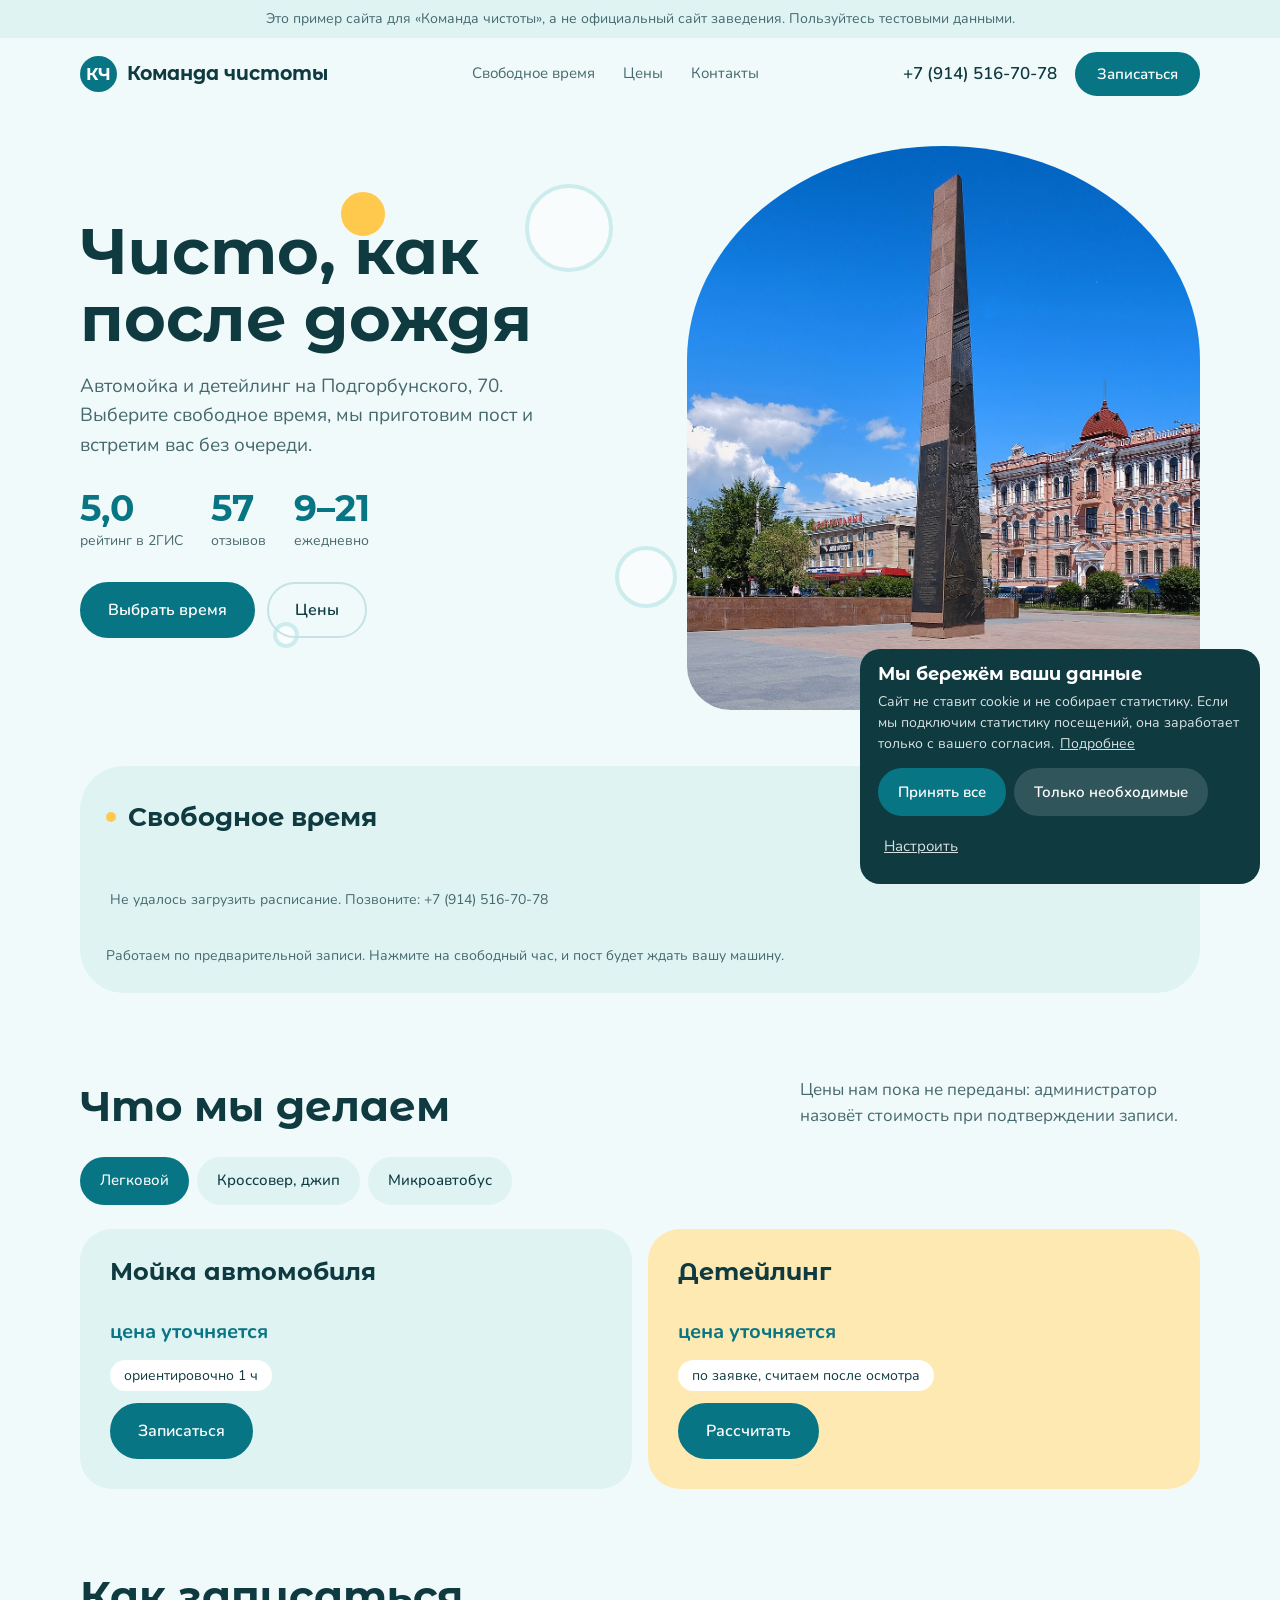
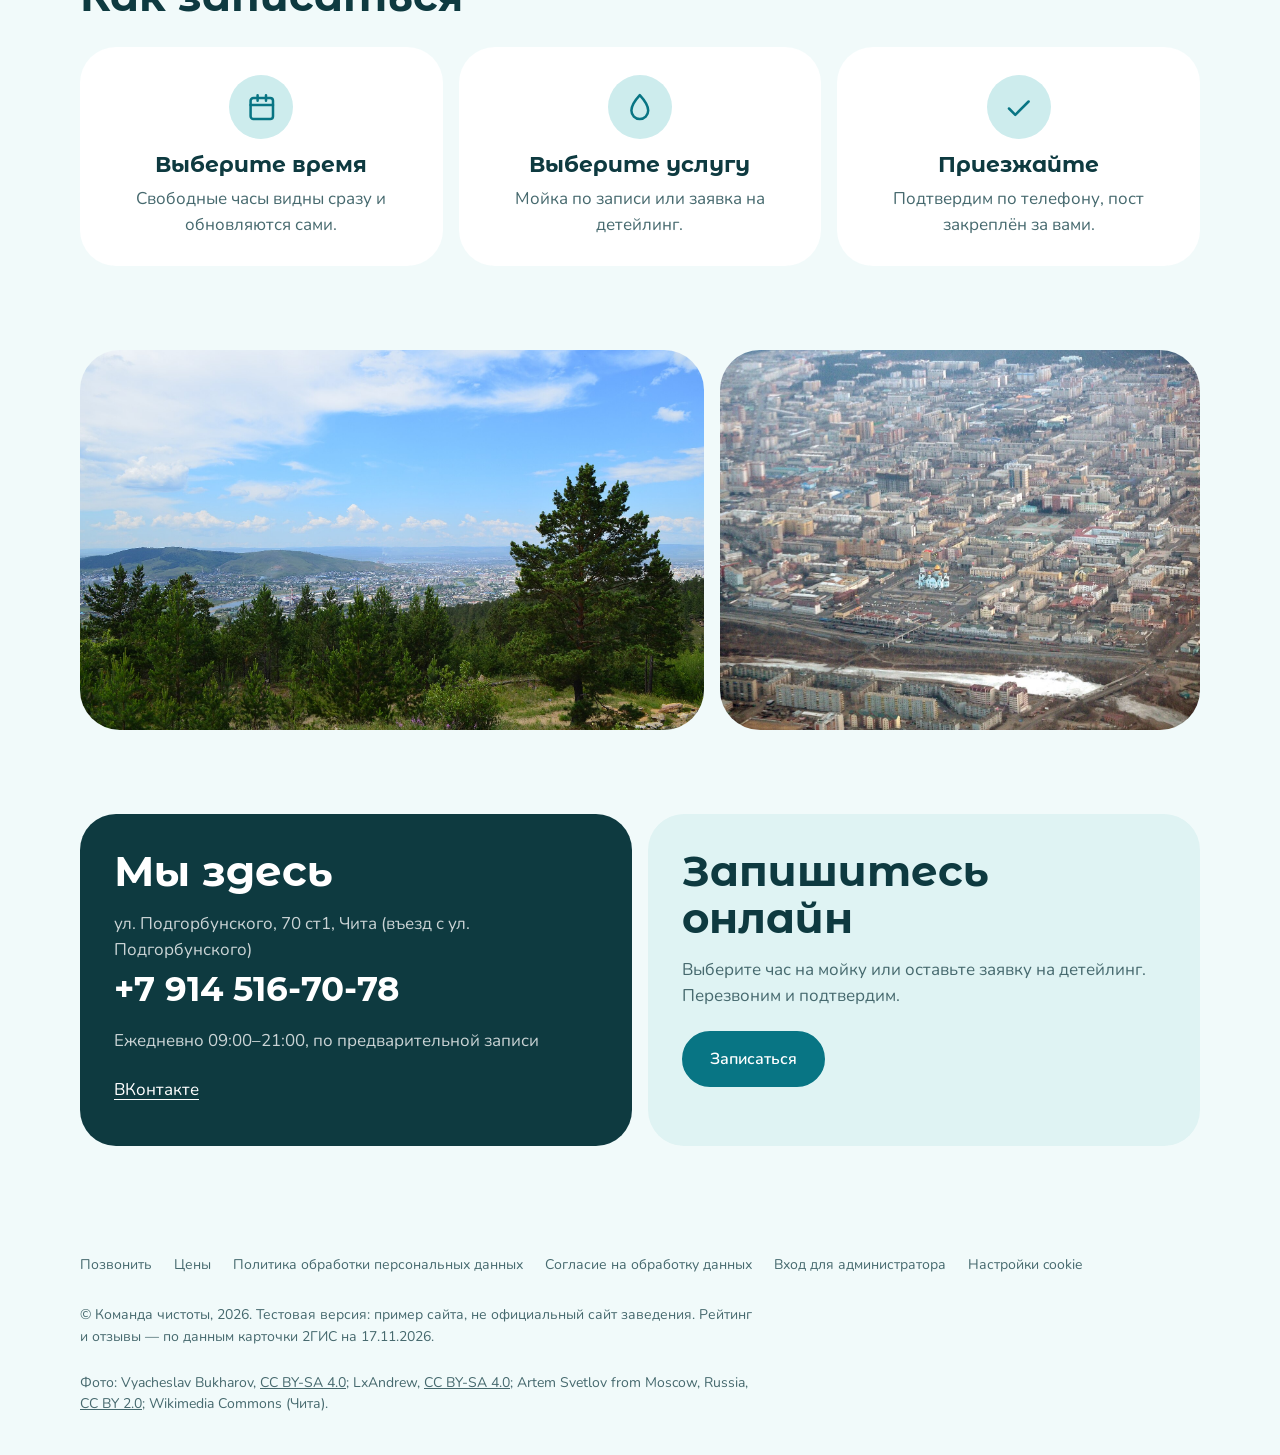
==== commit ceffd5ae: "Баннер cookie компактнее, крупные зоны нажатия Co-Authored-By: Claude Sonnet 5.5 <noreply@anthropic." ====
--- a/index.html
+++ b/index.html
@@ -277,7 +277,19 @@
 .cc .btn.ghost{background:rgba(255,255,255,.14);color:inherit;border-color:transparent}
 .cc .btn.ghost:hover{background:rgba(255,255,255,.24)}
 .cc .lnkbtn{background:none;border:0;color:inherit;opacity:.85;text-decoration:underline;cursor:pointer;padding:11px 6px;font-size:15px}
-@media(max-width:520px){.cc{left:10px;right:10px;padding:18px}.cc .row .btn{flex:1 1 auto}}
+@media(max-width:520px){.cc{left:10px;right:10px;padding:14px 14px 6px;border-radius:16px;font-size:13px;line-height:1.4}.cc h3{font-size:17px;margin-bottom:4px}.cc .row{gap:8px;margin-top:10px}.cc .row .btn{flex:1 1 0;min-width:0;padding:11px 8px;font-size:14px;min-height:44px}.cc .row .lnkbtn{flex:1 0 100%;text-align:center;padding:12px 6px;min-height:44px}}
+/* на широком экране баннер уходит в правый нижний угол: текст hero слева остаётся открытым */
+@media(min-width:900px){.cc{left:auto;right:20px;margin:0;max-width:400px;padding:16px 18px}.cc h3{font-size:18px}}
+
+/* зоны нажатия не меньше 44 px: подвал, контакты, шапка, подписи фото */
+footer .lnk{gap:0 22px}
+footer .lnk a,.cclink{display:inline-flex;align-items:center;min-height:44px}
+footer .legal a{display:inline-block;padding:12px 4px;margin:-12px -4px}
+.card a:not(.btn):not(.big){display:inline-flex;align-items:center;min-height:44px}
+.card .links{gap:4px 18px}
+.logo{min-height:44px}
+@media(min-width:521px){.nav-r .tel{display:inline-flex;align-items:center;min-height:44px}}
+.cc a{display:inline-block;padding:10px 2px;margin:-10px 0}
 
 @media (prefers-reduced-motion:reduce){
   html{scroll-behavior:auto}
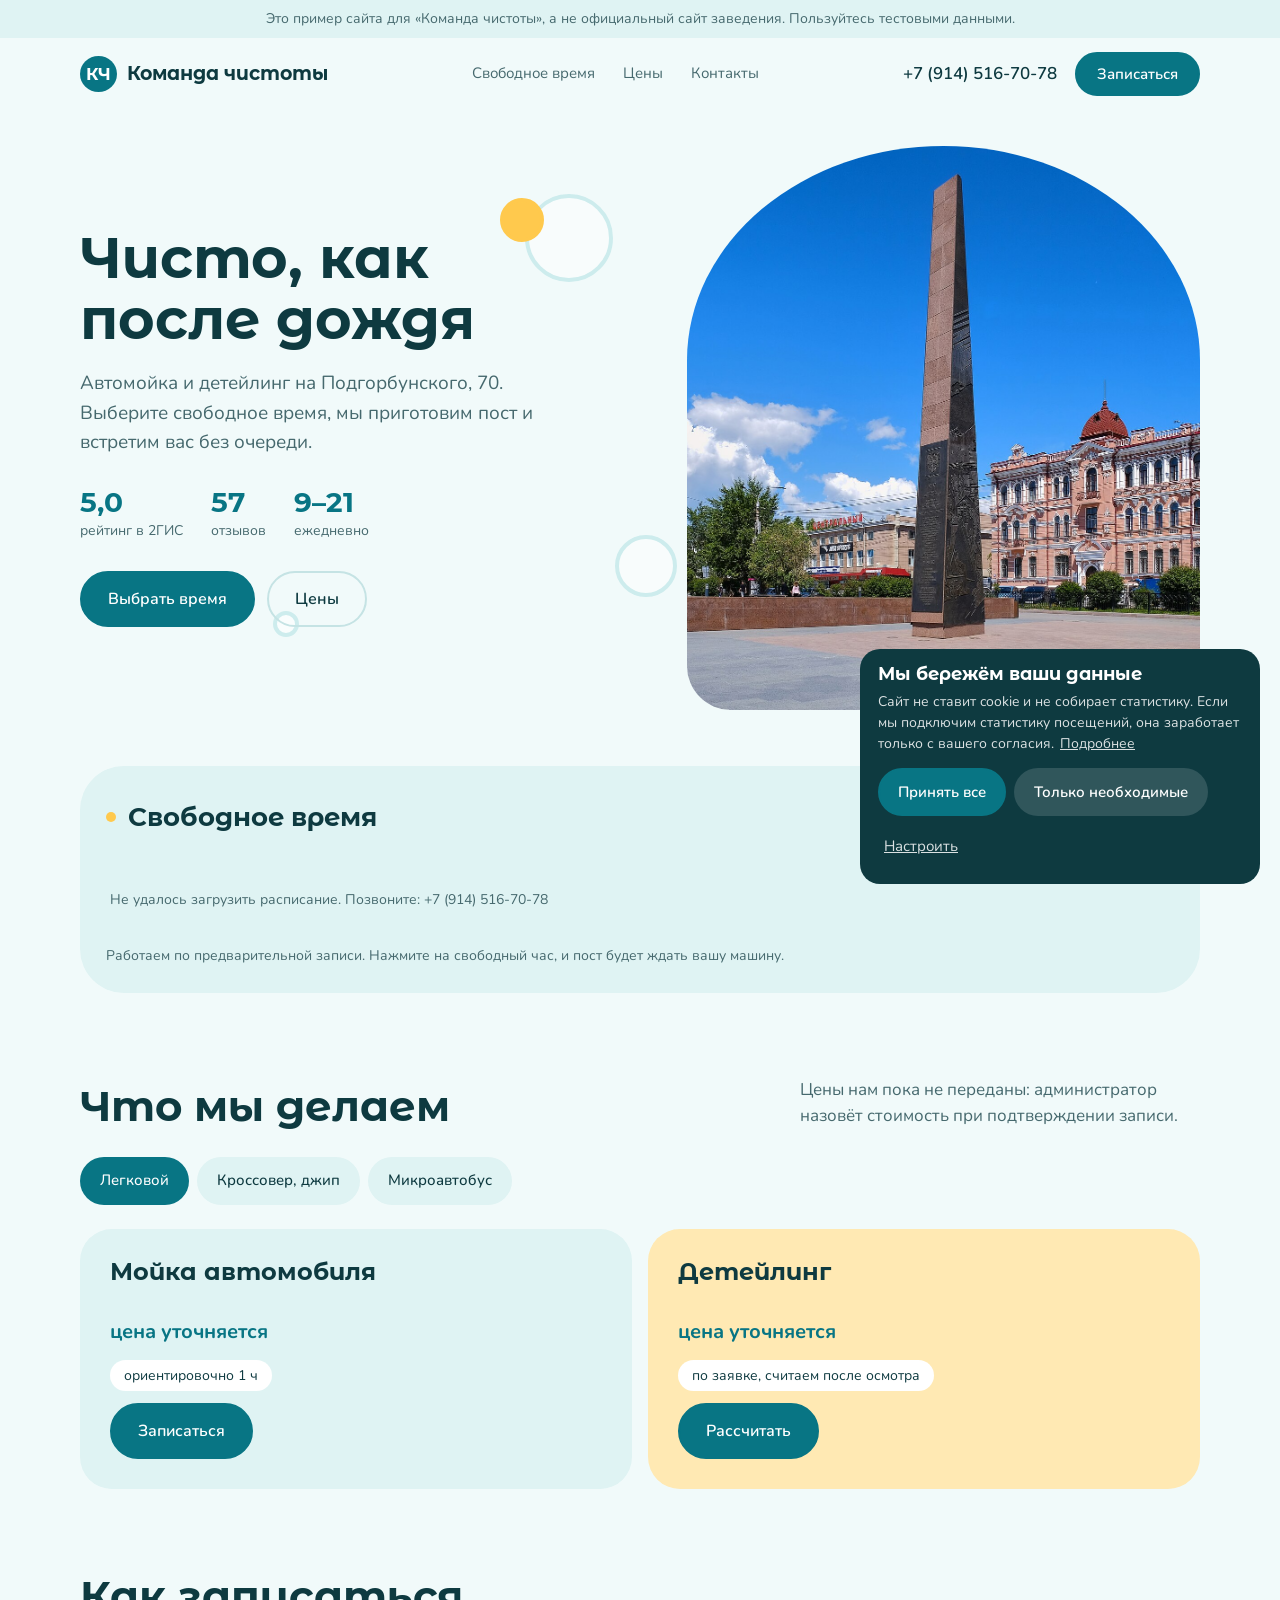
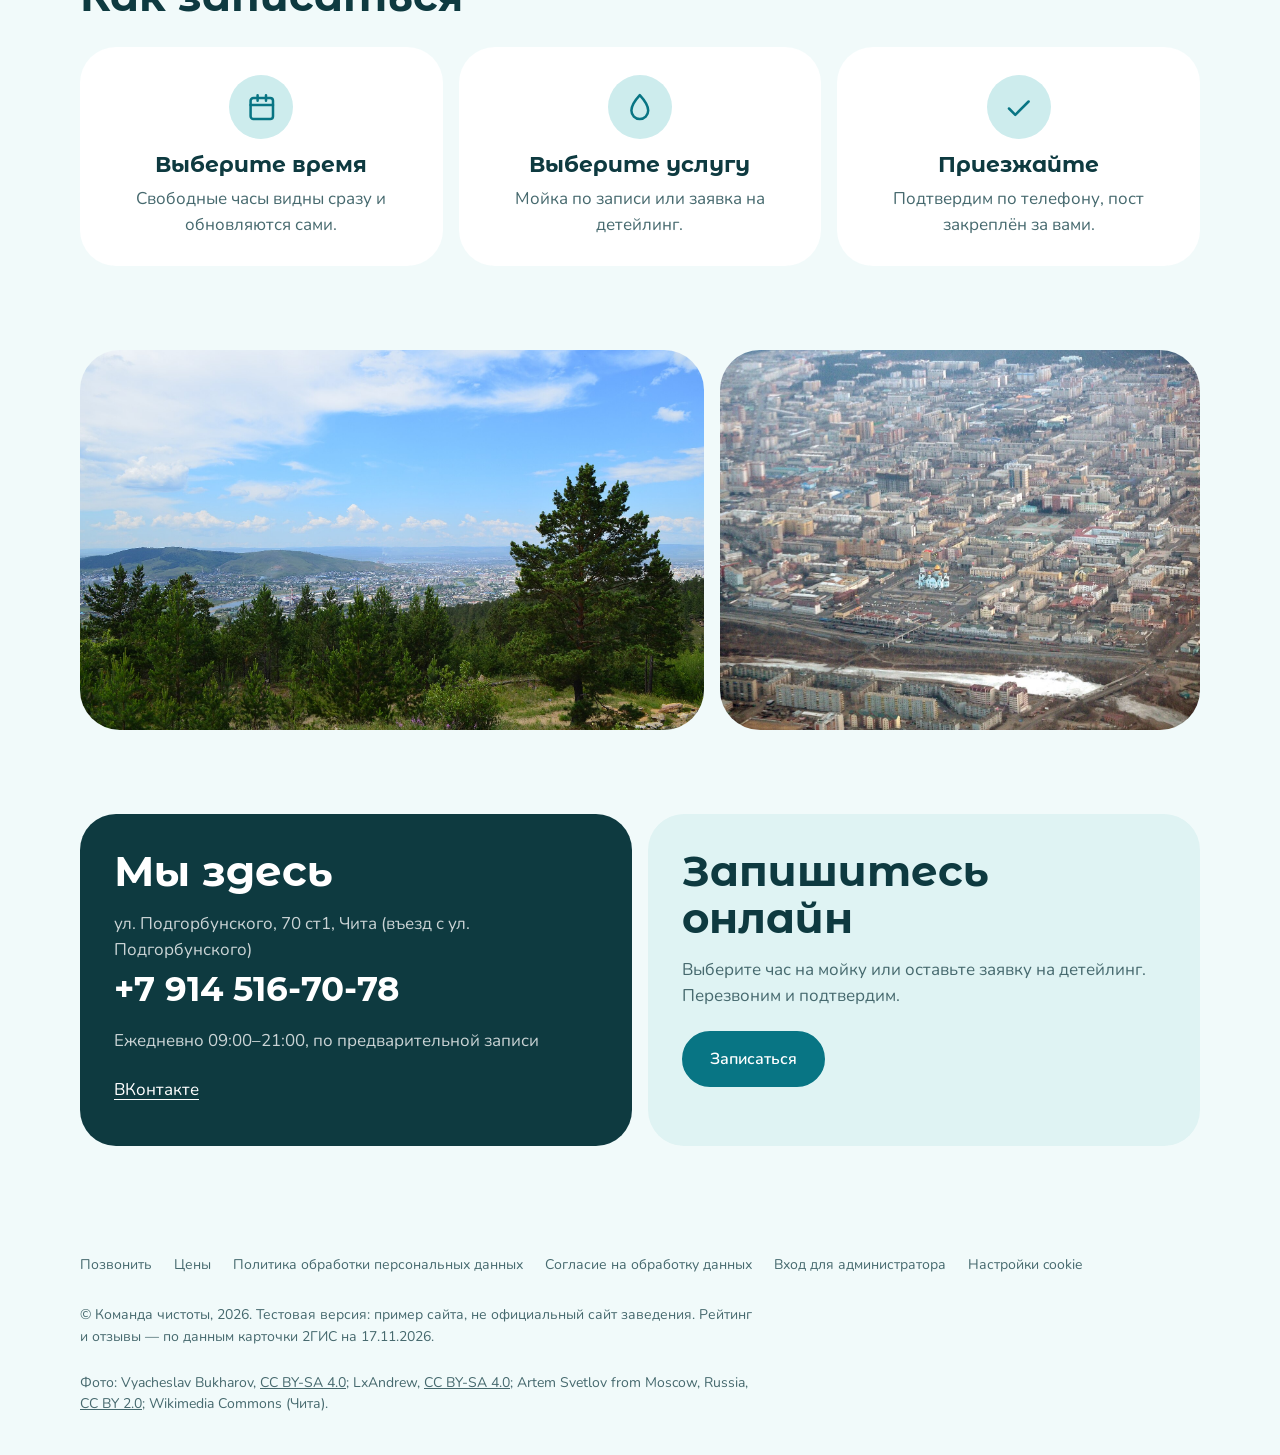
==== commit 27e2ac75: "Спокойнее первый блок: заголовок, цифры, кнопки Co-Authored-By: Claude Sonnet 5.5 <noreply@anthropic" ====
--- a/index.html
+++ b/index.html
@@ -309,20 +309,20 @@
 
 .logo i{border-radius:50%;background:var(--accent)}
 .logo{font-size:19px}
-h1{font-size:clamp(38px,5.6vw,64px);line-height:1.05}
+h1{font-size:clamp(34px,4.9vw,56px);line-height:1.08;text-wrap:balance}
 .hero{position:relative}
 .hero.v-split .pic{border-radius:50% 50% 44px 44px / 38% 38% 44px 44px;aspect-ratio:4/4.4}
 @media(max-width:820px){.hero.v-split .pic{aspect-ratio:4/3;border-radius:36px}}
 .bubbles{position:absolute;inset:0;pointer-events:none;z-index:0}
 .bubbles i{position:absolute;border-radius:50%;border:4px solid var(--accent-soft);background:rgba(255,255,255,.55)}
 .bubbles i:nth-child(1){width:88px;height:88px;right:6%;top:-34px}
-.bubbles i:nth-child(2){width:44px;height:44px;left:46%;top:-26px;background:var(--live);border-color:var(--live)}
+.bubbles i:nth-child(2){width:44px;height:44px;left:74%;top:-30px;background:var(--live);border-color:var(--live)}
 .bubbles i:nth-child(3){width:26px;height:26px;left:34%;bottom:-10px}
 .bubbles i:nth-child(4){width:62px;height:62px;right:-30px;bottom:30px}
 @media(max-width:820px){.bubbles i:nth-child(1),.bubbles i:nth-child(2){display:none}}
 .hero .in{position:relative}
 .hero .in>*:not(.bubbles){position:relative;z-index:1}
-.facts b{color:var(--accent)}
+.facts b{color:var(--accent);font-size:28px}
 .board{background:var(--soft)}
 .hour{border-radius:999px;font-size:17px}
 .plan{border-radius:32px}
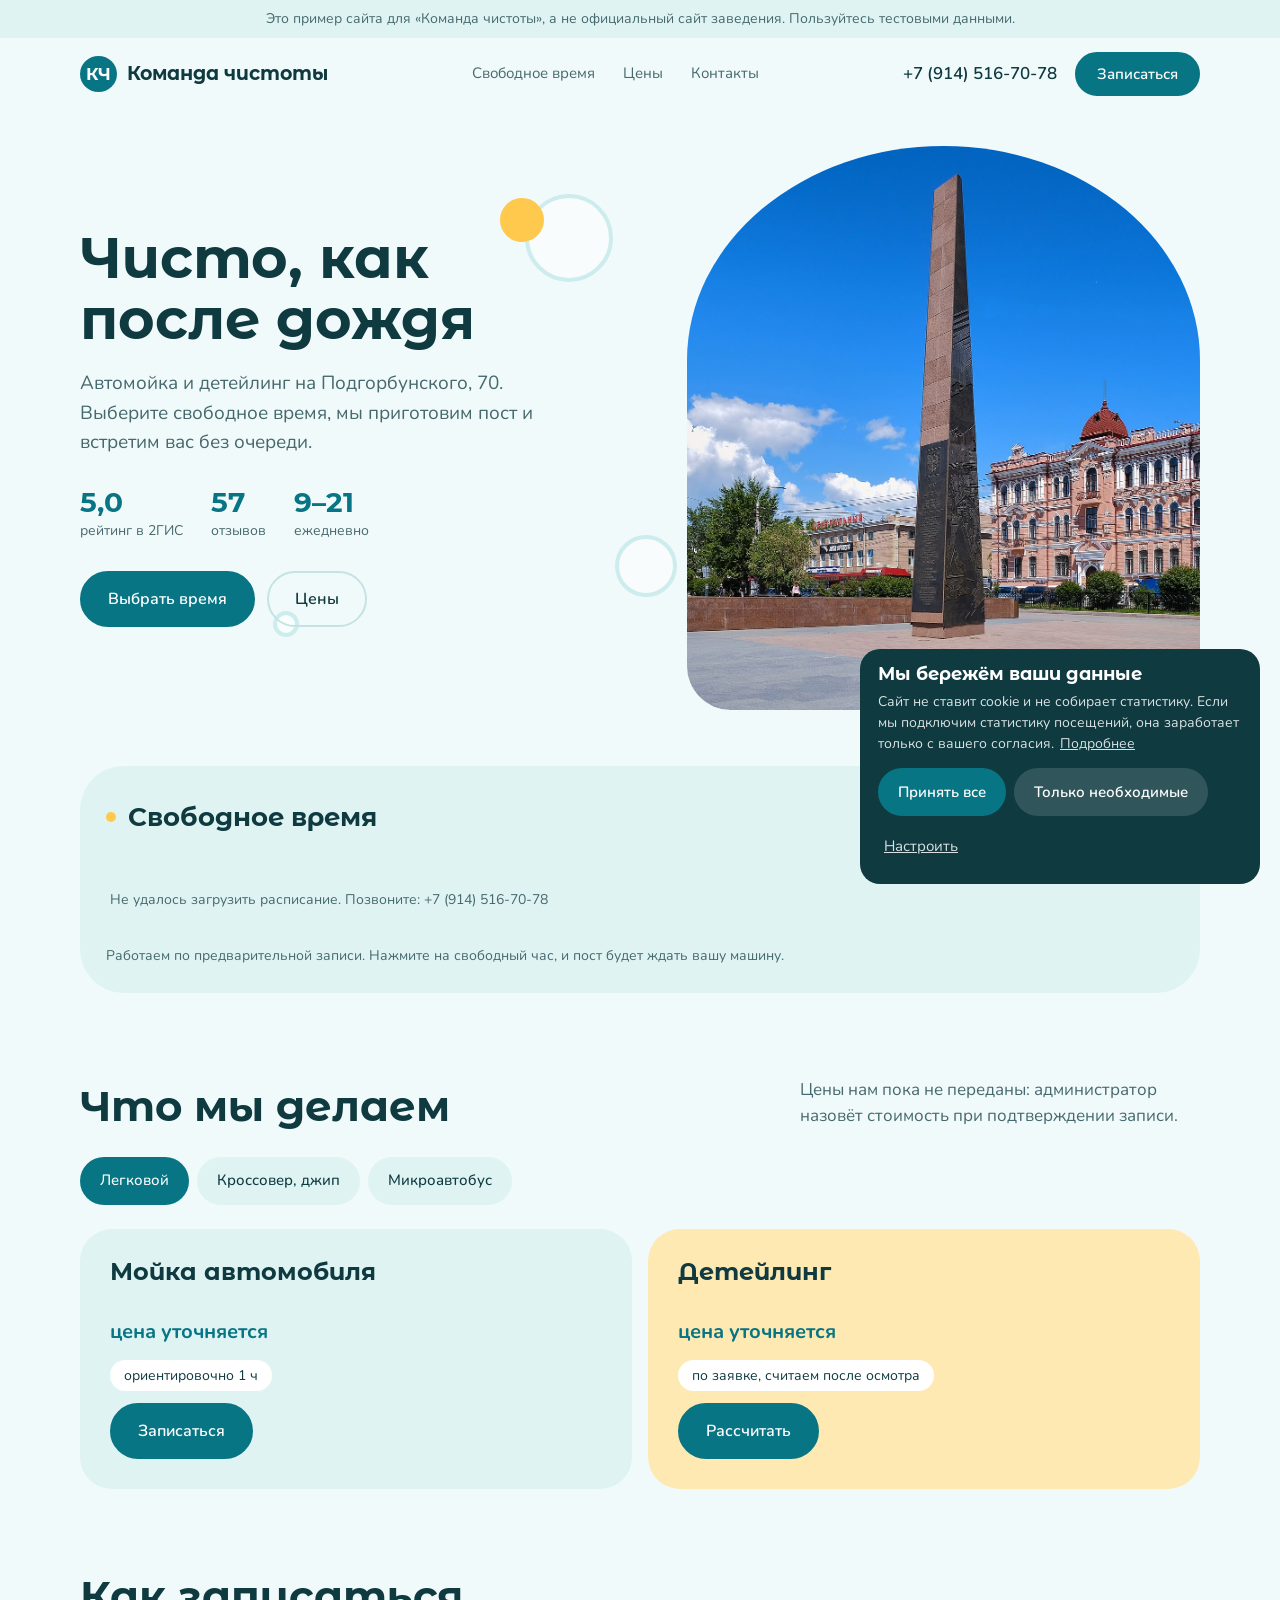
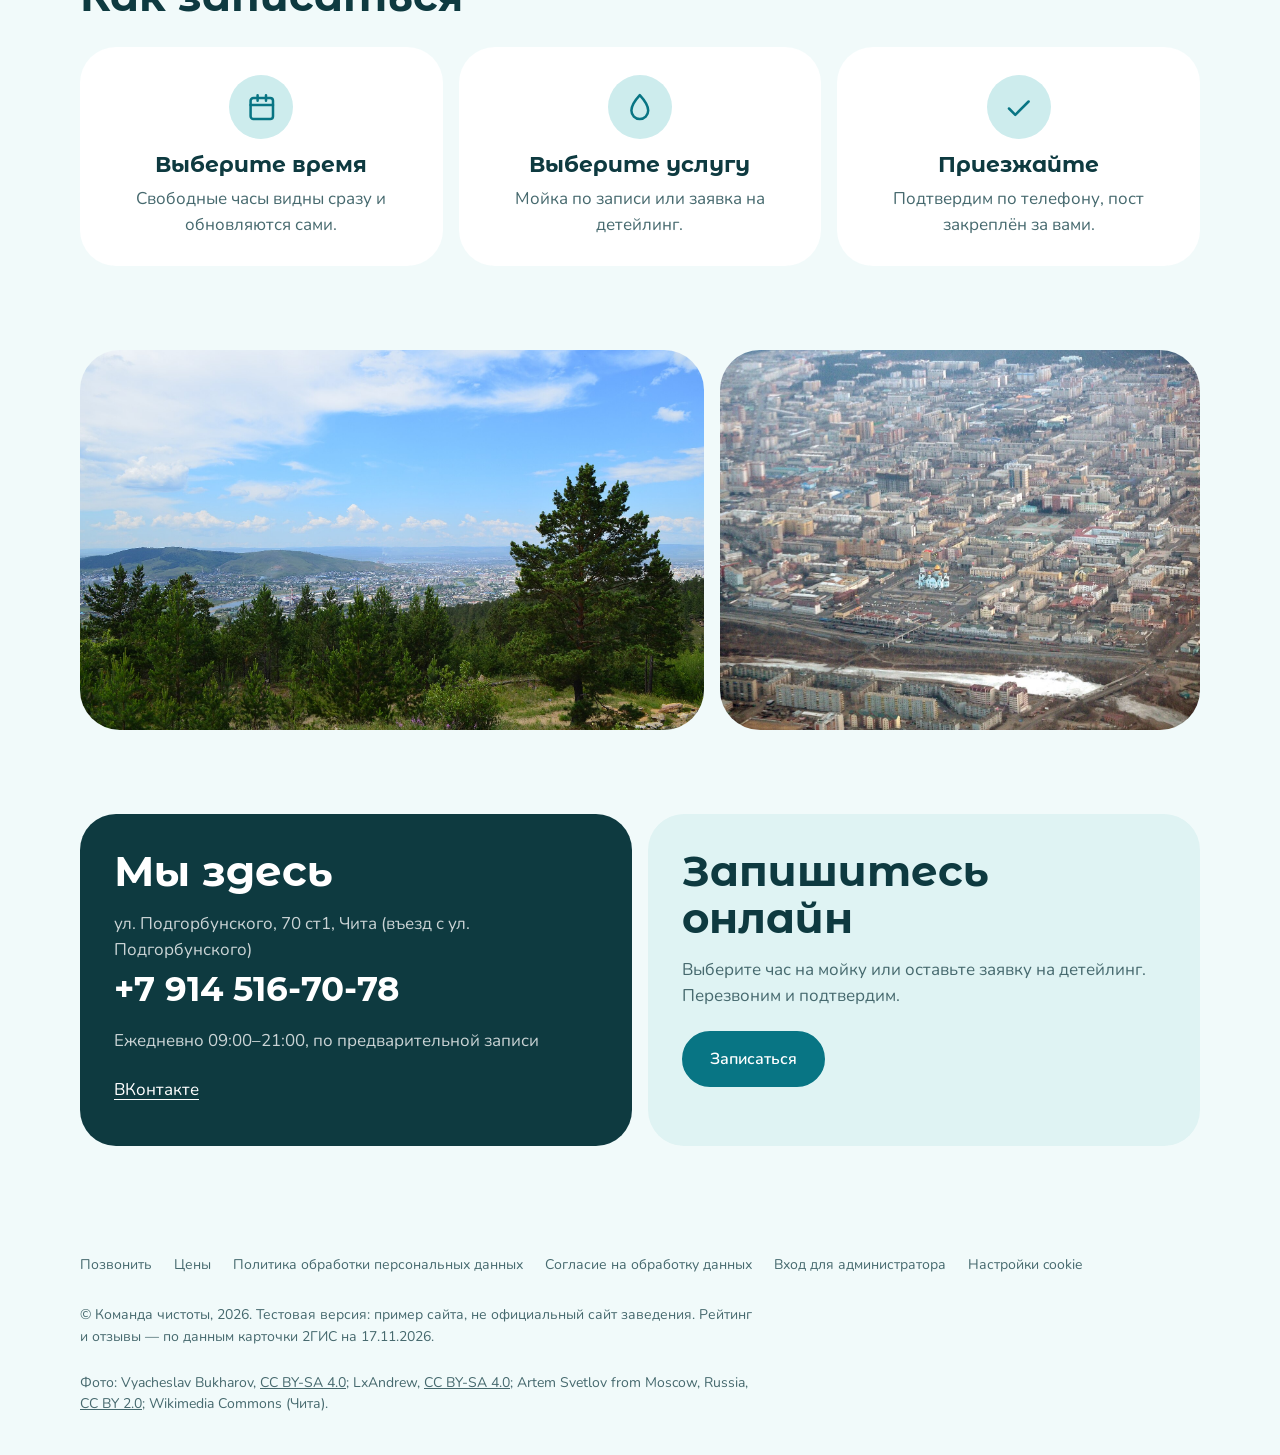
==== commit ed3794c5: "Табло на телефоне: часы сеткой, вкладки дней на всю ширину, без вылетов за 375 px Co-Authored-By: Cl" ====
--- a/index.html
+++ b/index.html
@@ -112,6 +112,18 @@
 [data-bstyle="bar"] .hour{border-radius:0;border-right:var(--bw) solid var(--line);padding:18px 0}
 [data-bstyle="bar"] .hour.free{background:var(--accent);color:var(--on-accent)}
 [data-bstyle="bar"] .hour.free:hover{background:var(--ink);color:var(--bg);transform:none}
+/* телефон: лента часов и вкладки дней обрезались по краю («13:0», «Послезавтр»), 17.11.2026.
+   Часы — сеткой по 4 в ряд без прокрутки, вкладки — на всю ширину */
+@media(max-width:600px){
+  .board-top{display:grid;grid-template-columns:minmax(0,1fr)}
+  .tabs{width:100%}
+  .tabs button{flex:1 1 0;min-width:0;padding:8px 2px;font-size:13px;letter-spacing:0}
+  .hours{display:grid;grid-template-columns:repeat(4,minmax(0,1fr));overflow:visible;cursor:auto;padding-bottom:0}
+  .hours > .hour{min-width:0;max-width:none;margin:0;font-size:15px;letter-spacing:0;padding:13px 0}
+  .hours > p,.hours > .wait:only-child{grid-column:1/-1}
+  [data-bstyle="bar"] .hours{overflow:hidden}
+  [data-bstyle="bar"] .hour{border-bottom:var(--bw) solid var(--line)}
+}
 
 /* цены */
 .chips{display:flex;gap:8px;flex-wrap:wrap;margin-bottom:24px}
@@ -310,7 +322,7 @@
 .logo i{border-radius:50%;background:var(--accent)}
 .logo{font-size:19px}
 h1{font-size:clamp(34px,4.9vw,56px);line-height:1.08;text-wrap:balance}
-.hero{position:relative}
+.hero{position:relative;overflow-x:clip}
 .hero.v-split .pic{border-radius:50% 50% 44px 44px / 38% 38% 44px 44px;aspect-ratio:4/4.4}
 @media(max-width:820px){.hero.v-split .pic{aspect-ratio:4/3;border-radius:36px}}
 .bubbles{position:absolute;inset:0;pointer-events:none;z-index:0}
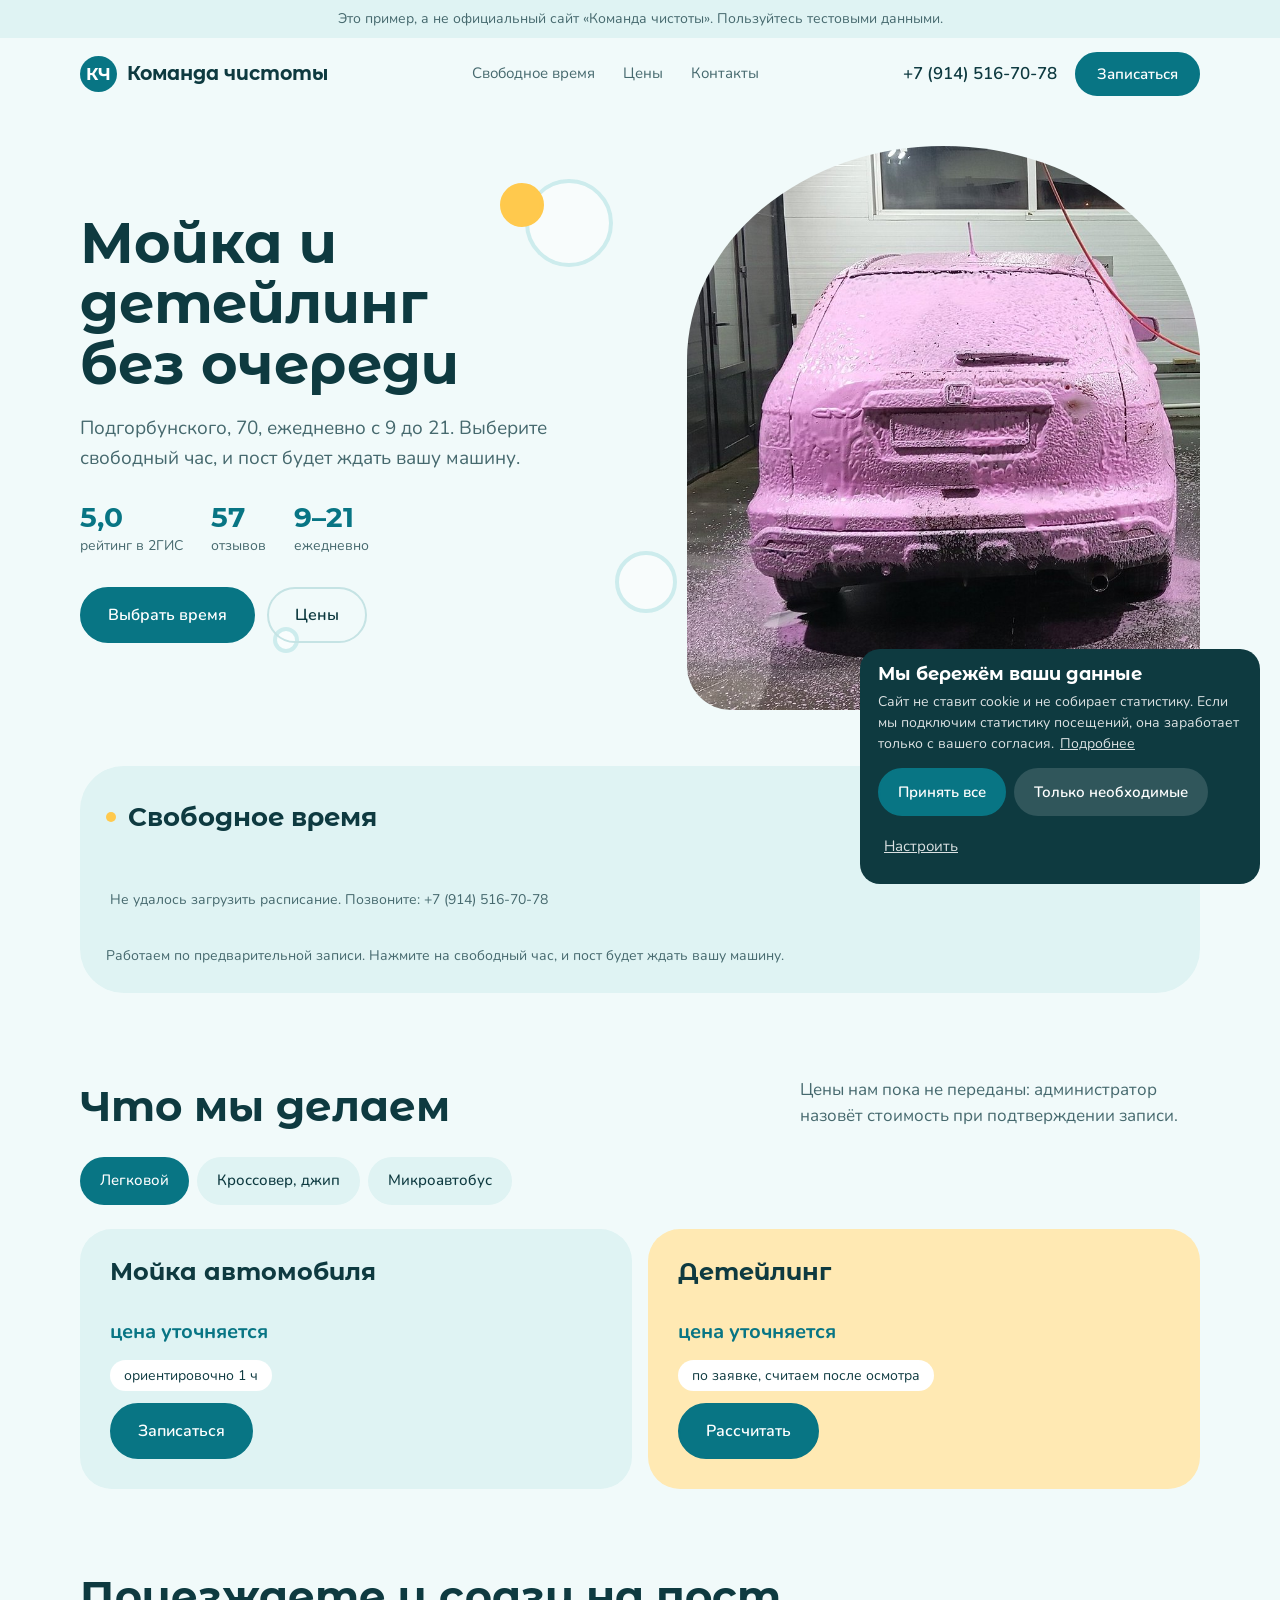
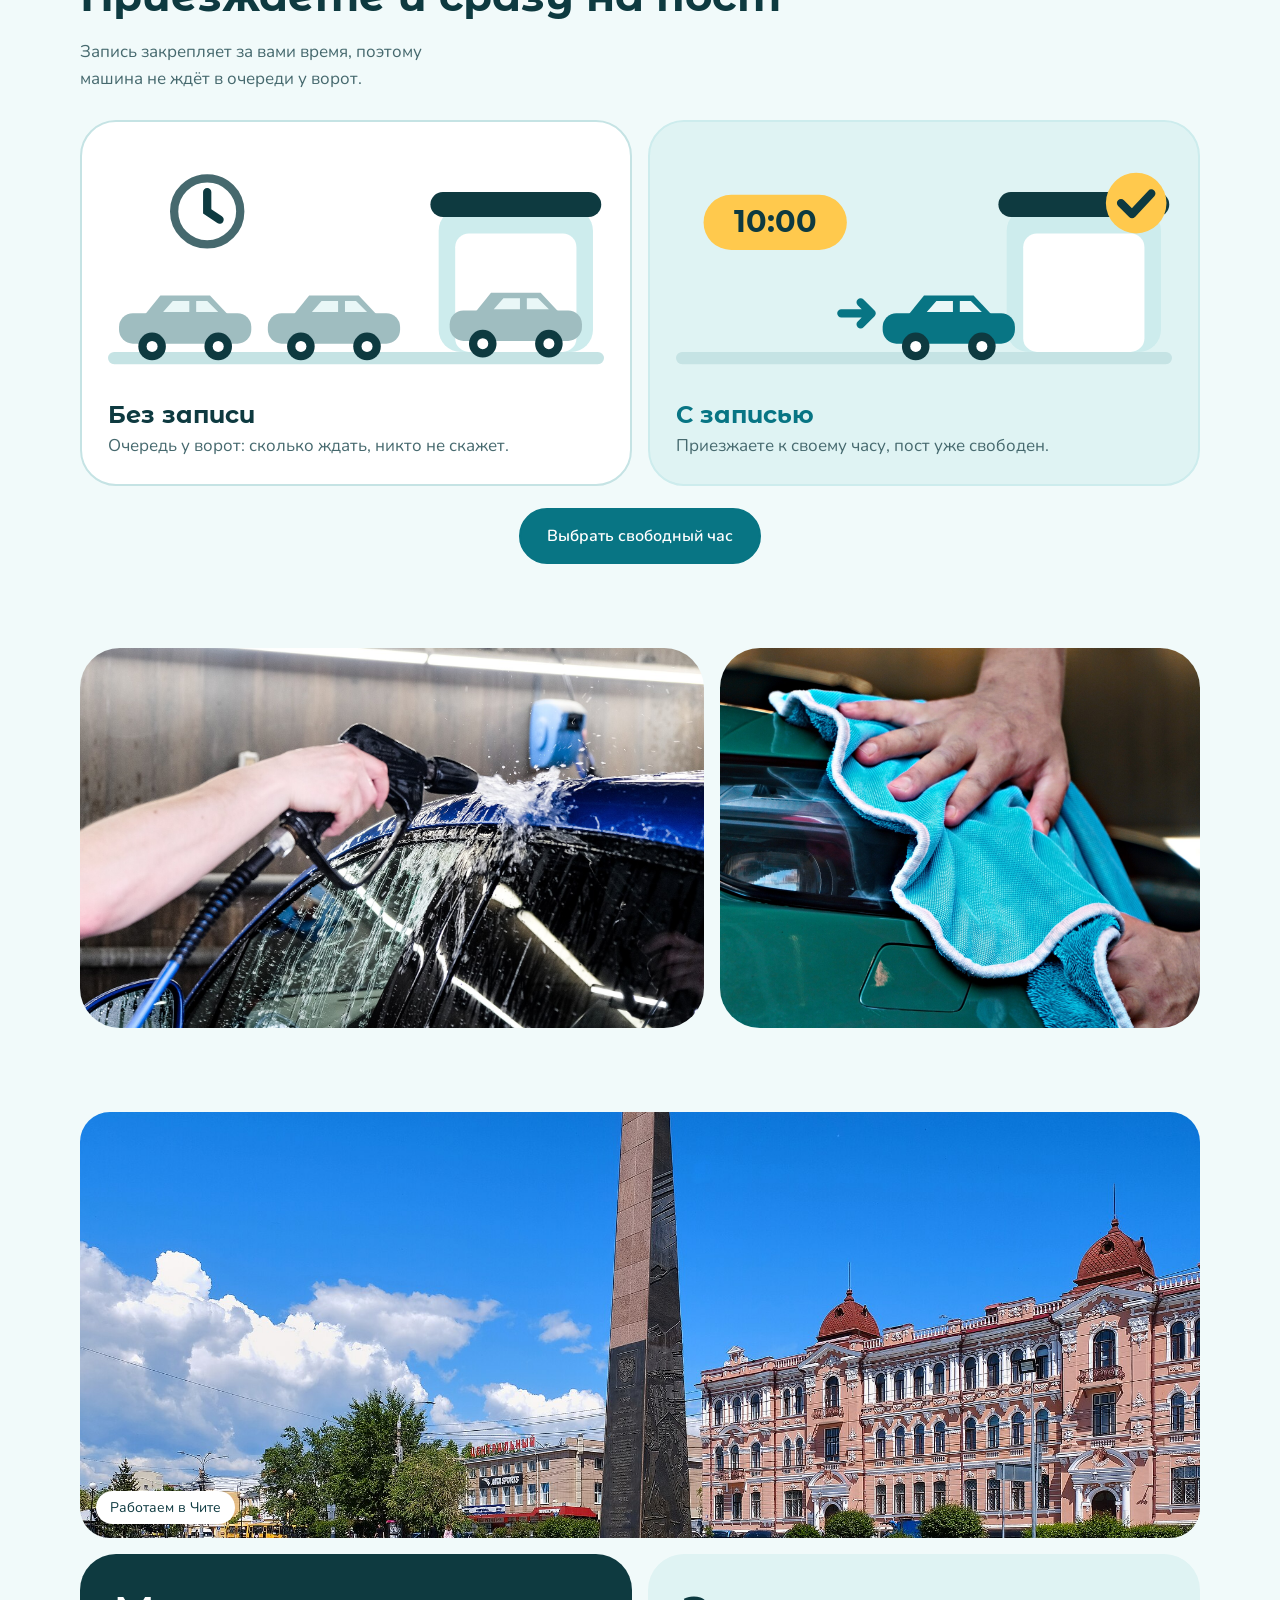
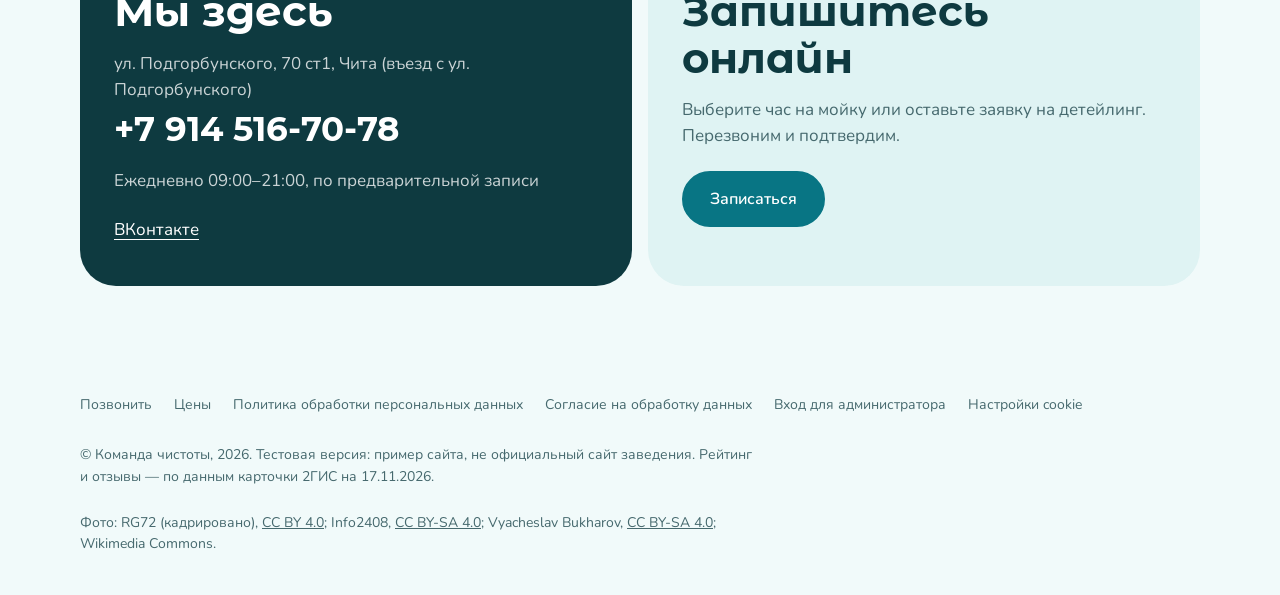
==== commit 9fba20b0: "Новый дизайн: первый экран на телефоне, фото мойки, свой блок, фото Читы в контактах, ровные часы на" ====
--- a/index.html
+++ b/index.html
@@ -41,6 +41,8 @@
 
 /* плашка тестовой версии */
 .demo{background:var(--soft);font-size:14px;text-align:center;padding:8px 20px;color:var(--mute)}
+/* на телефоне — одна строка, чтобы первый экран достался заголовку и кнопке записи */
+@media(max-width:600px){.demo{font-size:12.5px;padding:6px 16px;white-space:nowrap;overflow:hidden;text-overflow:ellipsis}.demo-x{display:none}}
 
 /* шапка */
 header{position:sticky;top:0;z-index:40;background:var(--bg)}
@@ -67,7 +69,8 @@
 .hero .pic{overflow:hidden;background:var(--soft);border-radius:var(--rl)}
 .hero.v-split{display:grid;grid-template-columns:1.05fr .95fr;gap:40px;align-items:center}
 .hero.v-split .pic{aspect-ratio:4/3.4}
-@media(max-width:820px){.hero.v-split{grid-template-columns:1fr;padding-top:12px;gap:24px}.hero.v-split .pic{order:-1;aspect-ratio:16/11}}
+/* на телефоне сначала заголовок и кнопка записи, фото под ними */
+@media(max-width:820px){.hero.v-split{grid-template-columns:1fr;padding-top:12px;gap:24px}.hero.v-split .pic{aspect-ratio:16/11}}
 .hero.v-full{position:relative;display:grid;align-items:end;min-height:min(78vh,640px);padding:0;border-radius:var(--rl);overflow:hidden;color:var(--on-dark);margin-top:8px}
 .hero.v-full{margin-bottom:56px}
 .hero.v-full .pic{position:absolute;inset:0;border-radius:0}
@@ -119,7 +122,8 @@
   .tabs{width:100%}
   .tabs button{flex:1 1 0;min-width:0;padding:8px 2px;font-size:13px;letter-spacing:0}
   .hours{display:grid;grid-template-columns:repeat(4,minmax(0,1fr));overflow:visible;cursor:auto;padding-bottom:0}
-  .hours > .hour{min-width:0;max-width:none;margin:0;font-size:15px;letter-spacing:0;padding:13px 0}
+  /* :first-child/:last-child — иначе margin:auto от широкой ленты сжимает первый и последний час в кружок (17.11.2026) */
+  .hours > .hour,.hours > .hour:first-child,.hours > .hour:last-child{min-width:0;max-width:none;margin:0;font-size:15px;letter-spacing:0;padding:13px 0}
   .hours > p,.hours > .wait:only-child{grid-column:1/-1}
   [data-bstyle="bar"] .hours{overflow:hidden}
   [data-bstyle="bar"] .hour{border-bottom:var(--bw) solid var(--line)}
@@ -187,6 +191,9 @@
 
 /* контакты */
 .contact{display:grid;grid-template-columns:1fr 1fr;gap:16px}
+.city{position:relative;margin-bottom:16px;border-radius:var(--r);overflow:hidden;aspect-ratio:21/8}
+.city figcaption{position:absolute;left:16px;bottom:14px;background:var(--surface);color:var(--ink);font-size:14px;padding:6px 14px;border-radius:var(--rb)}
+@media(max-width:700px){.city{aspect-ratio:16/10}}
 .card{border-radius:var(--r);padding:34px;background:var(--soft)}
 .card.dark{background:var(--dark);color:var(--on-dark)}
 .card.dark p{opacity:.78}
@@ -196,7 +203,8 @@
 .card .txt{color:var(--mute);margin-bottom:22px}
 .card .links{display:flex;gap:14px;flex-wrap:wrap;margin-top:14px}
 .card .links a{text-decoration:underline;text-underline-offset:4px}
-@media(max-width:700px){.contact{grid-template-columns:1fr}.card{padding:26px}}
+@media(max-width:700px){.contact{grid-template-columns:1fr}.card{padding:26px}.card .big{font-size:clamp(24px,7.4vw,30px)}}
+.card .big{white-space:nowrap}
 
 /* подвал */
 footer{padding:12px 0 40px;color:var(--mute);font-size:14px}
@@ -322,6 +330,7 @@
 .logo i{border-radius:50%;background:var(--accent)}
 .logo{font-size:19px}
 h1{font-size:clamp(34px,4.9vw,56px);line-height:1.08;text-wrap:balance}
+@media(max-width:440px){h1{font-size:29px}.hero .lead{font-size:17px;margin:14px 0 22px}}
 .hero{position:relative;overflow-x:clip}
 .hero.v-split .pic{border-radius:50% 50% 44px 44px / 38% 38% 44px 44px;aspect-ratio:4/4.4}
 @media(max-width:820px){.hero.v-split .pic{aspect-ratio:4/3;border-radius:36px}}
@@ -331,7 +340,7 @@
 .bubbles i:nth-child(2){width:44px;height:44px;left:74%;top:-30px;background:var(--live);border-color:var(--live)}
 .bubbles i:nth-child(3){width:26px;height:26px;left:34%;bottom:-10px}
 .bubbles i:nth-child(4){width:62px;height:62px;right:-30px;bottom:30px}
-@media(max-width:820px){.bubbles i:nth-child(1),.bubbles i:nth-child(2){display:none}}
+@media(max-width:820px){.bubbles{display:none}}
 .hero .in{position:relative}
 .hero .in>*:not(.bubbles){position:relative;z-index:1}
 .facts b{color:var(--accent);font-size:28px}
@@ -344,13 +353,25 @@
 .step{text-align:center;border-radius:36px;background:var(--surface)}
 .step i{margin:0 auto 14px;width:64px;height:64px;font-size:28px}
 .strip figure{border-radius:40px}
+.duo-g{display:grid;grid-template-columns:1fr 1fr;gap:16px}
+.duo-c{background:var(--surface);border:var(--bw) solid var(--line);border-radius:36px;padding:26px 26px 24px;margin:0}
+.duo-c.on{background:var(--soft);border-color:var(--accent-soft)}
+.duo-c svg{display:block;width:100%;height:auto;margin-bottom:18px}
+.duo-c figcaption{color:var(--mute);font-size:17px}
+.duo-c figcaption b{display:block;font:700 24px var(--display);color:var(--ink);margin-bottom:4px}
+.duo-c.on figcaption b{color:var(--accent)}
+.duo-cta{margin-top:22px;text-align:center}
+@media(max-width:700px){.duo-g{grid-template-columns:1fr}.duo-c{padding:20px;border-radius:28px}}
+.k-acc{fill:var(--accent)}.k-mute{fill:#9fbdc0}.k-ink{fill:var(--ink)}.k-hub{fill:#fff}.k-glass{fill:#e9f7f7}.k-soft{fill:var(--accent-soft)}
+.k-hole{fill:#fff}.k-line{fill:var(--line)}.k-white{fill:#fff}.k-ring{stroke:var(--mute);stroke-width:6}.k-hand{fill:none;stroke:var(--ink);stroke-width:6;stroke-linecap:round}
+.k-live{fill:var(--live)}.k-t{font:800 22px var(--display);fill:var(--ink)}.k-tick{fill:none;stroke:var(--ink);stroke-width:6;stroke-linecap:round;stroke-linejoin:round}
 .card{border-radius:36px}
 
 </style>
 </head>
 <body data-plans="cards" data-bstyle="pills">
 <a class="skip" href="#tablo">Перейти к записи</a>
-<div class="demo" role="note">Это пример сайта для «Команда чистоты», а не официальный сайт заведения. Пользуйтесь тестовыми данными.</div>
+<div class="demo" role="note">Это пример, а не официальный сайт «Команда чистоты»<span class="demo-x">. Пользуйтесь тестовыми данными</span>.</div>
 
 <header>
   <div class="wrap nav">
@@ -364,12 +385,12 @@
 </header>
 
 <main class="wrap">
-  <div class="hero v-split"><div class="in"><span class="bubbles" aria-hidden="true"><i></i><i></i><i></i><i></i></span><h1>Чисто, как после дождя</h1><p class="lead">Автомойка и детейлинг на Подгорбунского, 70. Выберите свободное время, мы приготовим пост и встретим вас без очереди.</p><ul class="facts"><li><b>5,0</b>рейтинг в 2ГИС</li><li><b>57</b>отзывов</li><li><b>9–21</b>ежедневно</li></ul><div class="cta"><a class="btn" href="#tablo">Выбрать время</a><a class="btn soft" href="#ceny">Цены</a></div></div><div class="pic"><img src="img/stele.jpg" width="1600" height="1000" alt="Здание на площади в Чите под синим небом" fetchpriority="high"></div></div>
+  <div class="hero v-split"><div class="in"><span class="bubbles" aria-hidden="true"><i></i><i></i><i></i><i></i></span><h1>Мойка и детейлинг без очереди</h1><p class="lead">Подгорбунского, 70, ежедневно с 9 до 21. Выберите свободный час, и пост будет ждать вашу машину.</p><ul class="facts"><li><b>5,0</b>рейтинг в 2ГИС</li><li><b>57</b>отзывов</li><li><b>9–21</b>ежедневно</li></ul><div class="cta"><a class="btn" href="#tablo">Выбрать время</a><a class="btn soft" href="#ceny">Цены</a></div></div><div class="pic"><img src="img/foam.jpg" width="1600" height="1000" alt="Машина в густой пене на мойке" fetchpriority="high"></div></div>
   <div class="board" id="tablo" data-board role="region" aria-labelledby="h-tablo"><div class="board-top"><h2 id="h-tablo"><span class="live" aria-hidden="true"></span>Свободное время</h2><div class="tabs" id="days-tabs" aria-label="День"></div></div><div class="hours" id="rows" aria-live="polite"><span class="hour wait">Загружаем…</span></div><noscript><p class="note">Расписание видно с включённым JavaScript. Записаться можно по телефону +7 (914) 516-70-78.</p></noscript><p class="note" id="board-note">Работаем по предварительной записи. Нажмите на свободный час, и пост будет ждать вашу машину.</p></div>
   <section id="ceny" aria-labelledby="h-ceny"><div class="head"><h2 id="h-ceny">Что мы делаем</h2><p>Цены нам пока не переданы: администратор назовёт стоимость при подтверждении записи.</p></div><div class="chips" id="chips" aria-label="Класс автомобиля"></div><div class="plans" id="plans"></div></section>
-  <section aria-labelledby="h-how"><div class="head"><h2 id="h-how">Как записаться</h2></div><div class="steps"><div class="step"><i aria-hidden="true"><svg class="ic" viewBox="0 0 24 24" aria-hidden="true"><rect x="4" y="5" width="16" height="15" rx="2"/><path d="M4 10h16M9 3v4M15 3v4"/></svg></i><h3>Выберите время</h3><p>Свободные часы видны сразу и обновляются сами.</p></div><div class="step"><i aria-hidden="true"><svg class="ic" viewBox="0 0 24 24" aria-hidden="true"><path d="M12 3s6 6.5 6 11a6 6 0 0 1-12 0c0-4.5 6-11 6-11z"/></svg></i><h3>Выберите услугу</h3><p>Мойка по записи или заявка на детейлинг.</p></div><div class="step"><i aria-hidden="true"><svg class="ic" viewBox="0 0 24 24" aria-hidden="true"><path d="M5 12.5l4.5 4.5L19 7.5"/></svg></i><h3>Приезжайте</h3><p>Подтвердим по телефону, пост закреплён за вами.</p></div></div></section>
-  <section aria-label="Чита"><div class="strip"><figure><img src="img/batareya.jpg" width="1600" height="1000" alt="Зелёные сопки и вид на Читу" loading="lazy"></figure><figure><img src="img/aerial.jpg" width="1600" height="1000" alt="Чита с высоты" loading="lazy"></figure></div></section>
-  <section id="kontakty" aria-labelledby="h-kont"><div class="contact"><div class="card dark"><h2 id="h-kont">Мы здесь</h2><p><a id="c-addr" href="#" target="_blank" rel="noopener">ул. Подгорбунского, 70 ст1, Чита (въезд с ул. Подгорбунского)</a></p><a class="big" id="c-tel" href="#"></a><p id="c-hrs"></p><div class="links" id="c-links"></div></div><div class="card"><h2>Запишитесь онлайн</h2><p class="txt">Выберите час на мойку или оставьте заявку на детейлинг. Перезвоним и подтвердим.</p><button class="btn" type="button" data-book>Записаться</button></div></div></section>
+  <section class="duo" aria-labelledby="h-duo"><div class="head"><h2 id="h-duo">Приезжаете и сразу на пост</h2><p>Запись закрепляет за вами время, поэтому машина не ждёт в очереди у ворот.</p></div><div class="duo-g"><figure class="duo-c"><svg viewBox="0 0 360 170" role="img" aria-label="Три машины ждут в очереди у занятого поста"><rect class="k-line" x="0" y="148" width="360" height="9" rx="4.5"/><rect class="k-soft" x="240" y="44" width="112" height="104" rx="16"/><rect class="k-ink" x="234" y="32" width="124" height="18" rx="9"/><rect class="k-hole" x="252" y="62" width="88" height="86" rx="10"/><g transform="translate(248 102)"><rect class="k-mute" x="0" y="16" width="96" height="22" rx="10"/><path class="k-mute" d="M18 18 30 3h36l14 15z"/><path class="k-glass" d="M32 15 39 7h12v8zM56 7h8l8 8H56z"/><circle class="k-ink" cx="24" cy="40" r="10"/><circle class="k-hub" cx="24" cy="40" r="4"/><circle class="k-ink" cx="72" cy="40" r="10"/><circle class="k-hub" cx="72" cy="40" r="4"/></g><g transform="translate(8 104)"><rect class="k-mute" x="0" y="16" width="96" height="22" rx="10"/><path class="k-mute" d="M18 18 30 3h36l14 15z"/><path class="k-glass" d="M32 15 39 7h12v8zM56 7h8l8 8H56z"/><circle class="k-ink" cx="24" cy="40" r="10"/><circle class="k-hub" cx="24" cy="40" r="4"/><circle class="k-ink" cx="72" cy="40" r="10"/><circle class="k-hub" cx="72" cy="40" r="4"/></g><g transform="translate(116 104)"><rect class="k-mute" x="0" y="16" width="96" height="22" rx="10"/><path class="k-mute" d="M18 18 30 3h36l14 15z"/><path class="k-glass" d="M32 15 39 7h12v8zM56 7h8l8 8H56z"/><circle class="k-ink" cx="24" cy="40" r="10"/><circle class="k-hub" cx="24" cy="40" r="4"/><circle class="k-ink" cx="72" cy="40" r="10"/><circle class="k-hub" cx="72" cy="40" r="4"/></g><circle class="k-white k-ring" cx="72" cy="46" r="24"/><path class="k-hand" d="M72 32v14l9 6"/></svg><figcaption><b>Без записи</b>Очередь у ворот: сколько ждать, никто не скажет.</figcaption></figure><figure class="duo-c on"><svg viewBox="0 0 360 170" role="img" aria-label="Машина заезжает на свободный пост к назначенному часу"><rect class="k-line" x="0" y="148" width="360" height="9" rx="4.5"/><rect class="k-soft" x="240" y="44" width="112" height="104" rx="16"/><rect class="k-ink" x="234" y="32" width="124" height="18" rx="9"/><rect class="k-hole" x="252" y="62" width="88" height="86" rx="10"/><g transform="translate(150 104)"><rect class="k-acc" x="0" y="16" width="96" height="22" rx="10"/><path class="k-acc" d="M18 18 30 3h36l14 15z"/><path class="k-glass" d="M32 15 39 7h12v8zM56 7h8l8 8H56z"/><circle class="k-ink" cx="24" cy="40" r="10"/><circle class="k-hub" cx="24" cy="40" r="4"/><circle class="k-ink" cx="72" cy="40" r="10"/><circle class="k-hub" cx="72" cy="40" r="4"/></g><rect class="k-live" x="20" y="34" width="104" height="40" rx="20"/><text class="k-t" x="72" y="61" text-anchor="middle">10:00</text><circle class="k-live" cx="334" cy="40" r="22"/><path class="k-tick" d="m323 40 8 8 14-15"/><path class="k-acc" d="M120 120h22l-8-8m8 8-8 8" style="fill:none;stroke:var(--accent);stroke-width:6;stroke-linecap:round;stroke-linejoin:round"/></svg><figcaption><b>С записью</b>Приезжаете к своему часу, пост уже свободен.</figcaption></figure></div><p class="duo-cta"><a class="btn" href="#tablo">Выбрать свободный час</a></p></section>
+  <section aria-label="Чита"><div class="strip"><figure><img src="img/wash.jpg" width="1600" height="1000" alt="Мойка кузова струёй воды под давлением" loading="lazy"></figure><figure><img src="img/towel.jpg" width="1600" height="1000" alt="Кузов протирают мягкой микрофиброй" loading="lazy"></figure></div></section>
+  <section id="kontakty" aria-labelledby="h-kont"><figure class="city"><img src="img/stele.jpg" width="1600" height="1000" alt="Стела на площади в центре Читы" loading="lazy"><figcaption>Работаем в Чите</figcaption></figure><div class="contact"><div class="card dark"><h2 id="h-kont">Мы здесь</h2><p><a id="c-addr" href="#" target="_blank" rel="noopener">ул. Подгорбунского, 70 ст1, Чита (въезд с ул. Подгорбунского)</a></p><a class="big" id="c-tel" href="#"></a><p id="c-hrs"></p><div class="links" id="c-links"></div></div><div class="card"><h2>Запишитесь онлайн</h2><p class="txt">Выберите час на мойку или оставьте заявку на детейлинг. Перезвоним и подтвердим.</p><button class="btn" type="button" data-book>Записаться</button></div></div></section>
 </main>
 
 <footer>
@@ -383,7 +404,7 @@
     </div>
     <div class="legal">
       <p>© <span id="fbrand">Команда чистоты</span>, 2026. Тестовая версия: пример сайта, не официальный сайт заведения. Рейтинг и отзывы — по данным карточки 2ГИС на 17.11.2026.</p>
-      <p>Фото: Vyacheslav Bukharov, <a href="https://creativecommons.org/licenses/by-sa/4.0" target="_blank" rel="noopener">CC BY-SA 4.0</a>; LxAndrew, <a href="https://creativecommons.org/licenses/by-sa/4.0" target="_blank" rel="noopener">CC BY-SA 4.0</a>; Artem Svetlov from Moscow, Russia, <a href="https://creativecommons.org/licenses/by/2.0" target="_blank" rel="noopener">CC BY 2.0</a>; Wikimedia Commons (Чита).</p>
+      <p>Фото: RG72 (кадрировано), <a href="https://creativecommons.org/licenses/by/4.0" target="_blank" rel="noopener">CC BY 4.0</a>; Info2408, <a href="https://creativecommons.org/licenses/by-sa/4.0" target="_blank" rel="noopener">CC BY-SA 4.0</a>; Vyacheslav Bukharov, <a href="https://creativecommons.org/licenses/by-sa/4.0" target="_blank" rel="noopener">CC BY-SA 4.0</a>; Wikimedia Commons.</p>
     </div>
   </div>
 </footer>
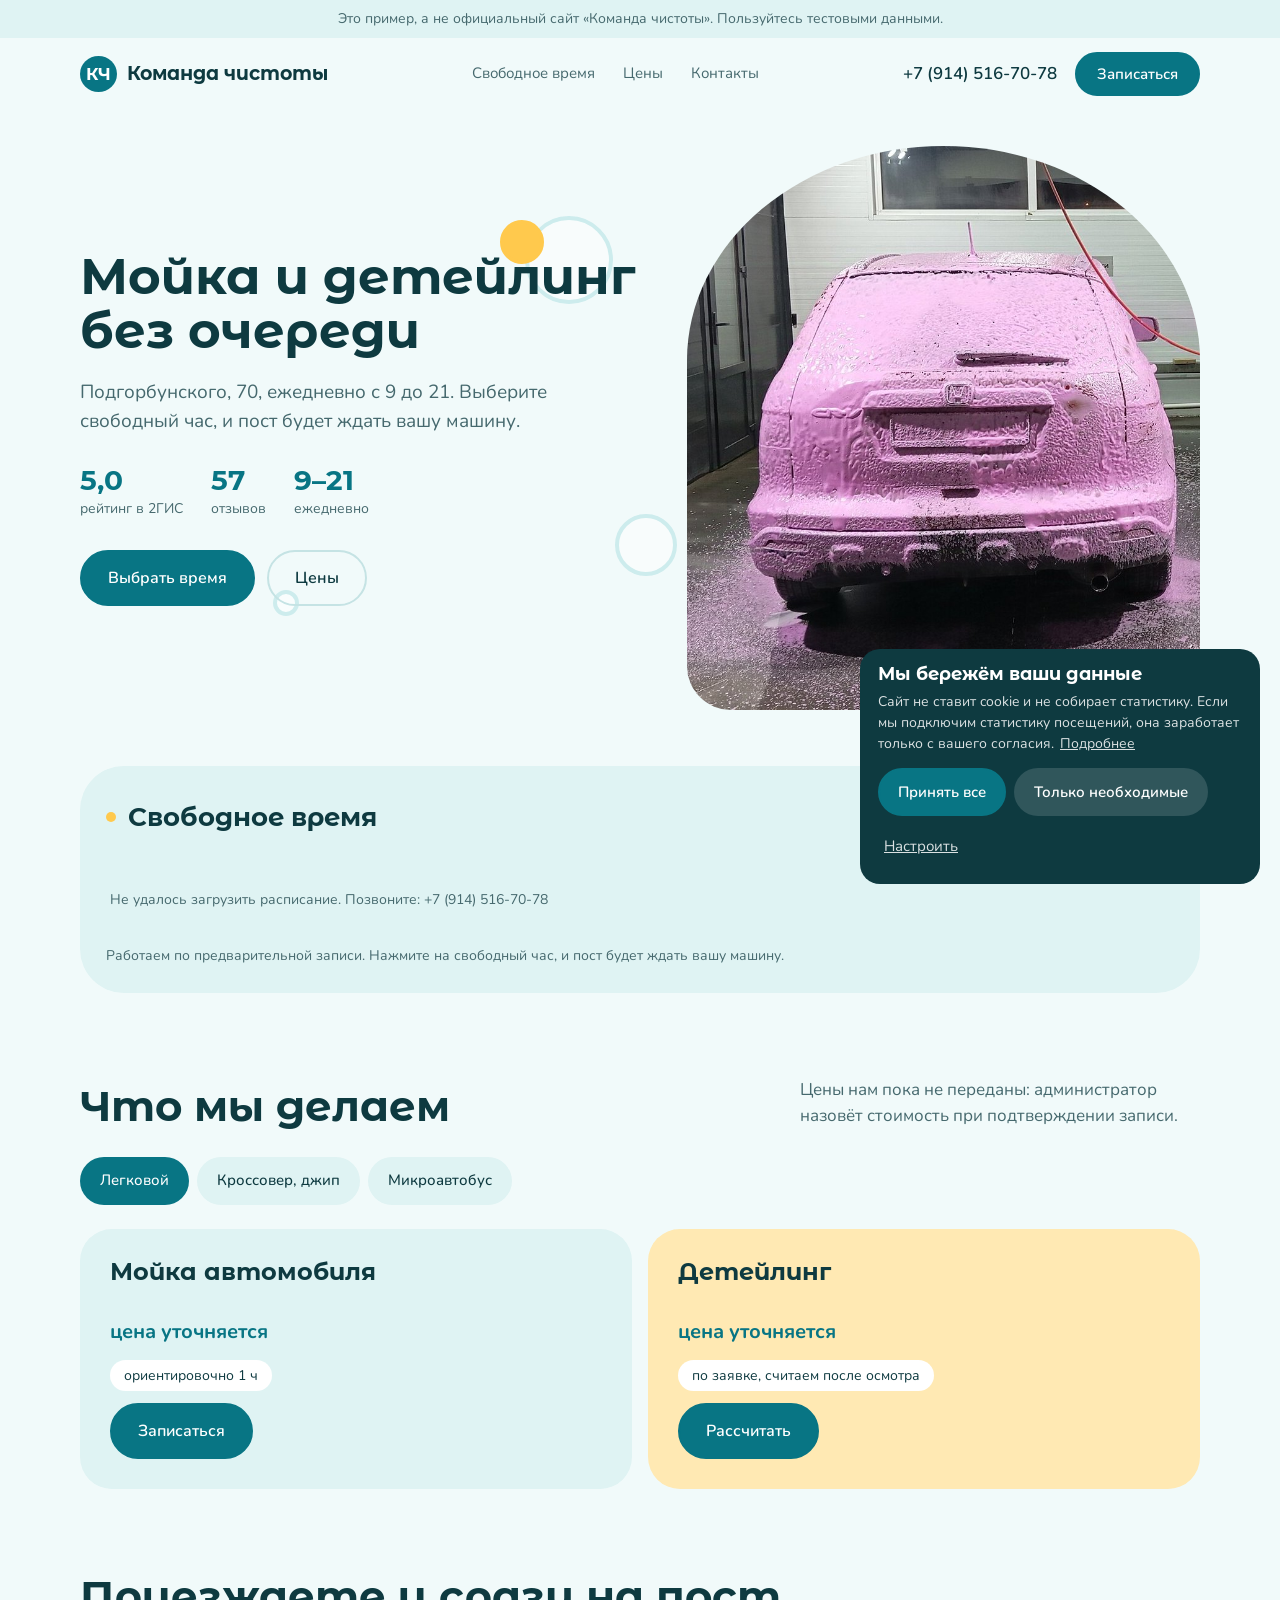
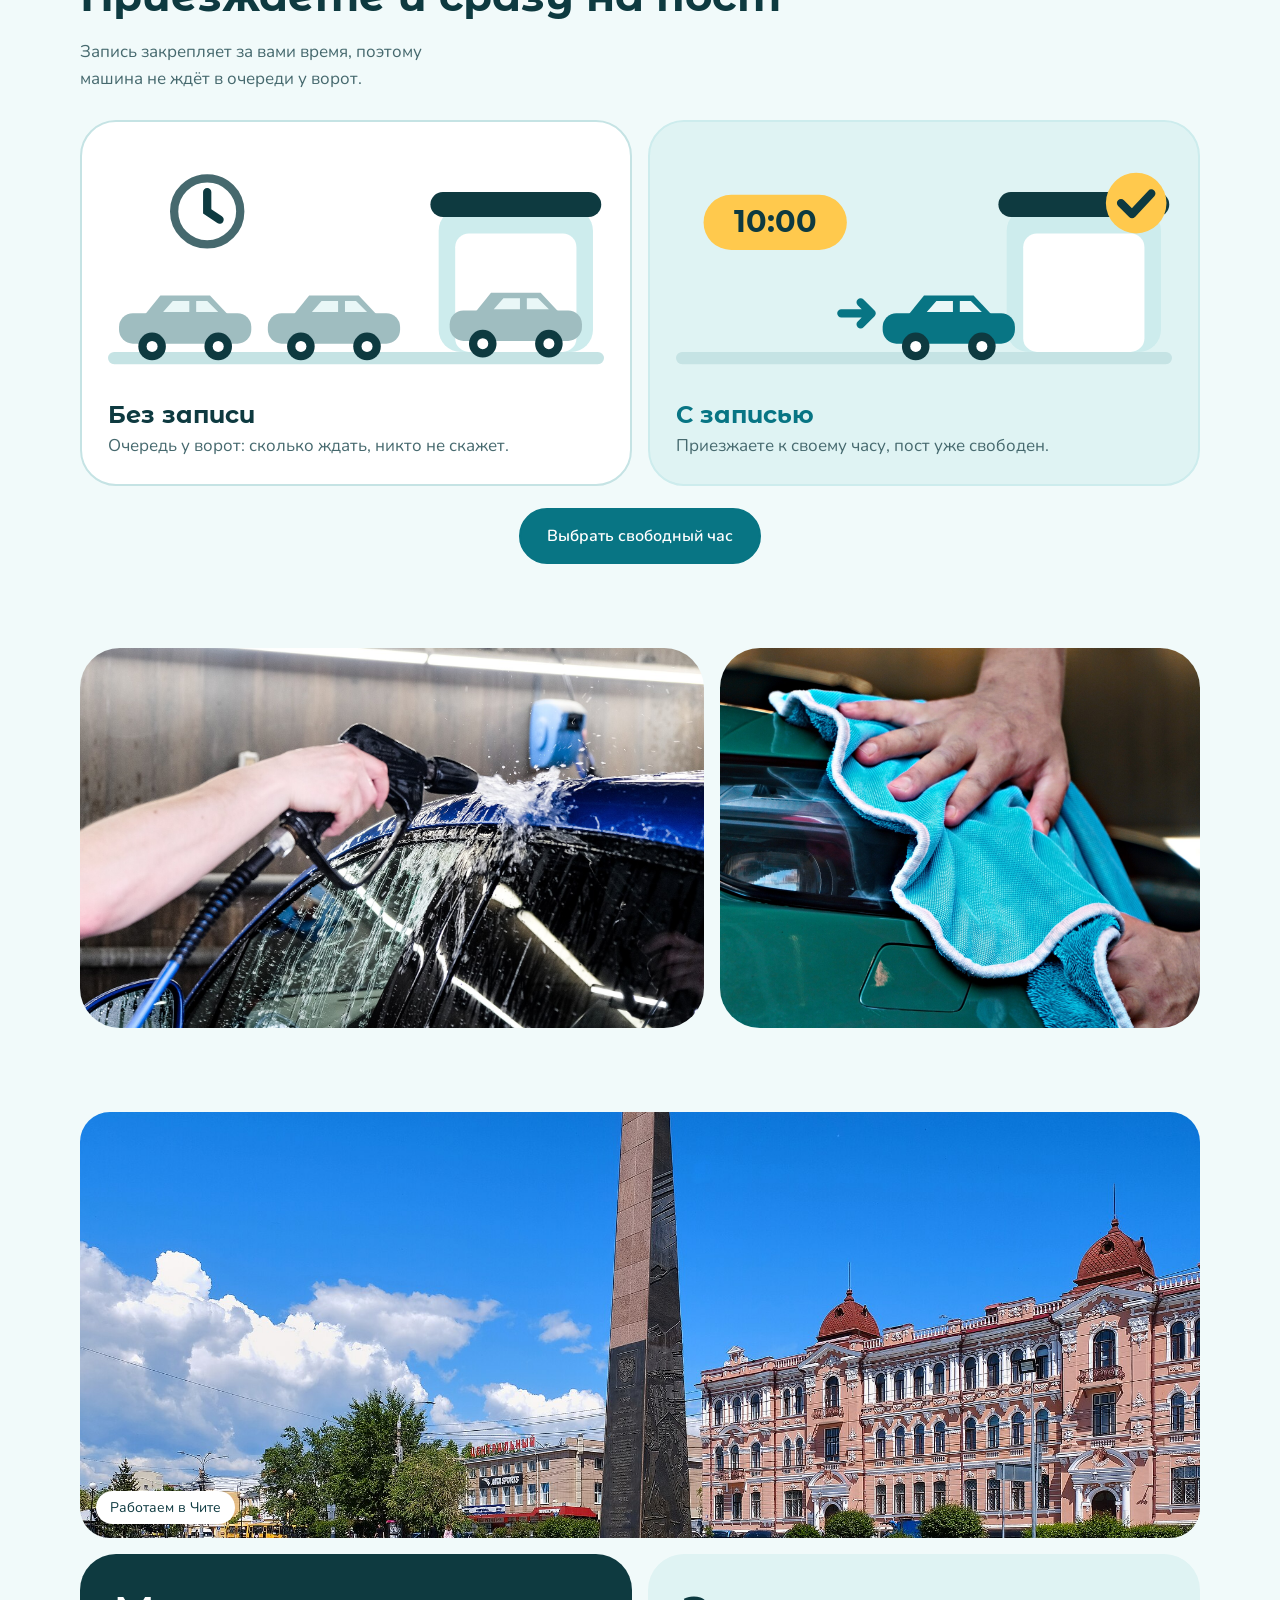
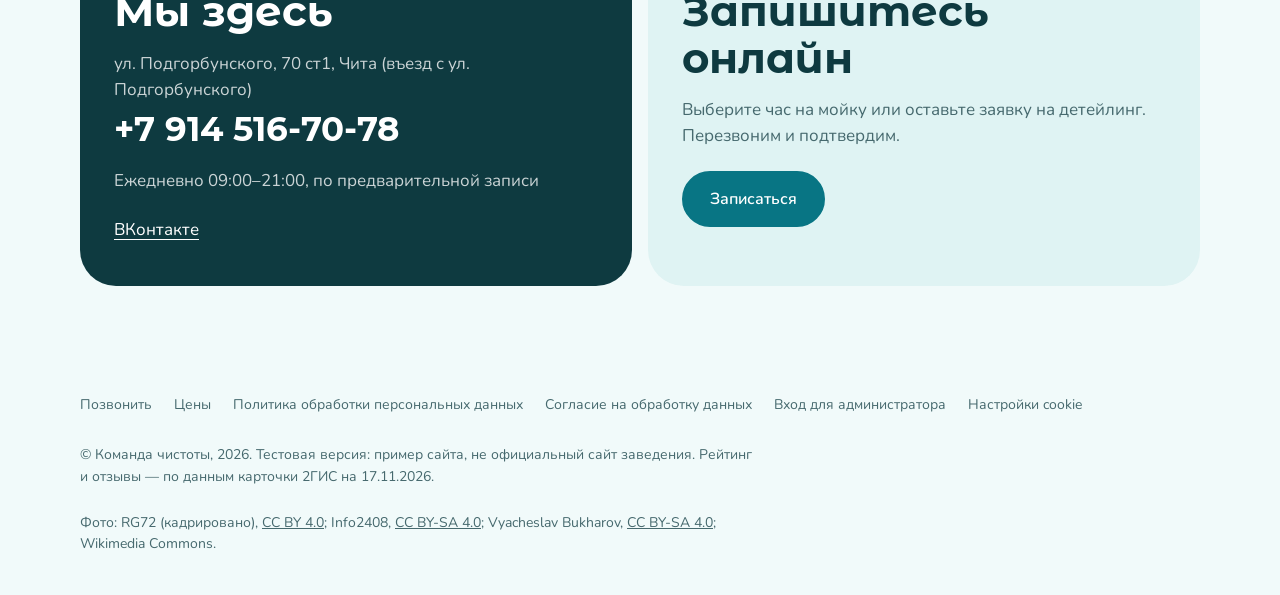
==== commit 4be034f6: "Новый дизайн: первый экран на телефоне, конкретный заголовок, фото по теме, свой блок, одно фото Чит" ====
--- a/index.html
+++ b/index.html
@@ -190,6 +190,26 @@
 @media(max-width:700px){.strip,.strip.three{grid-template-columns:1fr;grid-template-rows:none}.strip figure{aspect-ratio:16/10}}
 
 /* контакты */
+.hero .pic.art{display:grid;place-items:center;background:var(--soft)}
+.hero .pic.art svg{width:100%;height:100%;display:block}
+/* свой блок сайта (sites/_art.mjs → sig): карточки с векторной картинкой; цвета берутся из темы */
+.sg-g{display:grid;grid-template-columns:1fr 1fr;gap:16px}
+.sg-g.three{grid-template-columns:repeat(3,1fr)}
+.sg-g.one{grid-template-columns:1fr}
+.sg-c{margin:0;background:var(--surface);border:var(--bw) solid var(--line);border-radius:var(--r);padding:24px}
+.sg-c.on{background:var(--soft);border-color:var(--accent-soft)}
+.sg-c svg{display:block;width:100%;height:auto;margin-bottom:16px}
+.sg-c figcaption{color:var(--mute)}
+.sg-c figcaption b{display:block;font:var(--dw) 22px/1.2 var(--display);letter-spacing:var(--dtrack);text-transform:var(--dcase);color:var(--ink);margin-bottom:4px}
+.sg-cta{margin-top:22px;text-align:center}
+@media(max-width:800px){.sg-g,.sg-g.three{grid-template-columns:1fr}.sg-c{padding:18px}}
+.a-acc{fill:var(--accent)}.a-ink{fill:var(--ink)}.a-soft{fill:var(--accent-soft)}.a-live{fill:var(--live)}.a-surf{fill:var(--surface)}
+.a-mute{fill:var(--line)}.a-line{fill:var(--line)}.a-glass{fill:var(--soft)}.a-bg{fill:var(--soft)}
+.a-ring{stroke:var(--mute);stroke-width:6}.a-hand{fill:none;stroke:var(--ink);stroke-width:6;stroke-linecap:round}
+.a-tick{fill:none;stroke:var(--ink);stroke-width:6;stroke-linecap:round;stroke-linejoin:round}
+.a-arrow{fill:none;stroke:var(--accent);stroke-width:6;stroke-linecap:round;stroke-linejoin:round}
+.a-tickw{fill:none;stroke:var(--on-accent);stroke-width:7;stroke-linecap:round;stroke-linejoin:round}
+.a-t{font:700 20px var(--display);fill:var(--ink)}.a-ts{font:600 15px var(--text);fill:var(--mute)}.a-tw{font:700 18px var(--display);fill:var(--on-accent)}
 .contact{display:grid;grid-template-columns:1fr 1fr;gap:16px}
 .city{position:relative;margin-bottom:16px;border-radius:var(--r);overflow:hidden;aspect-ratio:21/8}
 .city figcaption{position:absolute;left:16px;bottom:14px;background:var(--surface);color:var(--ink);font-size:14px;padding:6px 14px;border-radius:var(--rb)}
@@ -203,8 +223,10 @@
 .card .txt{color:var(--mute);margin-bottom:22px}
 .card .links{display:flex;gap:14px;flex-wrap:wrap;margin-top:14px}
 .card .links a{text-decoration:underline;text-underline-offset:4px}
-@media(max-width:700px){.contact{grid-template-columns:1fr}.card{padding:26px}.card .big{font-size:clamp(24px,7.4vw,30px)}}
-.card .big{white-space:nowrap}
+@media(max-width:700px){.contact{grid-template-columns:minmax(0,1fr)}.card{padding:26px}.card .big{font-size:clamp(19px,6vw,30px)}}
+/* номер не переносится по дефису; карточка не шире колонки даже при широком шрифте (Detailing №1, 17.11.2026) */
+.contact > *{min-width:0}
+.card .big{white-space:nowrap;overflow:hidden;text-overflow:ellipsis}
 
 /* подвал */
 footer{padding:12px 0 40px;color:var(--mute);font-size:14px}
@@ -320,6 +342,7 @@
 
 /* цифры из карточки 2ГИС под заголовком */
 .facts{display:flex;gap:28px;flex-wrap:wrap;list-style:none;padding:0;margin:0 0 30px}
+@media(max-width:440px){.facts{gap:18px;flex-wrap:nowrap;margin-bottom:22px}.facts li{min-width:0}}
 .facts li{font-size:14px;color:var(--mute)}
 .facts b{display:block;font:var(--dw) 36px/1 var(--display);letter-spacing:var(--dtrack);color:var(--ink);margin-bottom:4px}
 .hero.v-full .facts li{color:inherit;opacity:.85}
@@ -329,7 +352,7 @@
 
 .logo i{border-radius:50%;background:var(--accent)}
 .logo{font-size:19px}
-h1{font-size:clamp(34px,4.9vw,56px);line-height:1.08;text-wrap:balance}
+h1{font-size:clamp(34px,4.3vw,50px);line-height:1.08;text-wrap:balance}
 @media(max-width:440px){h1{font-size:29px}.hero .lead{font-size:17px;margin:14px 0 22px}}
 .hero{position:relative;overflow-x:clip}
 .hero.v-split .pic{border-radius:50% 50% 44px 44px / 38% 38% 44px 44px;aspect-ratio:4/4.4}
